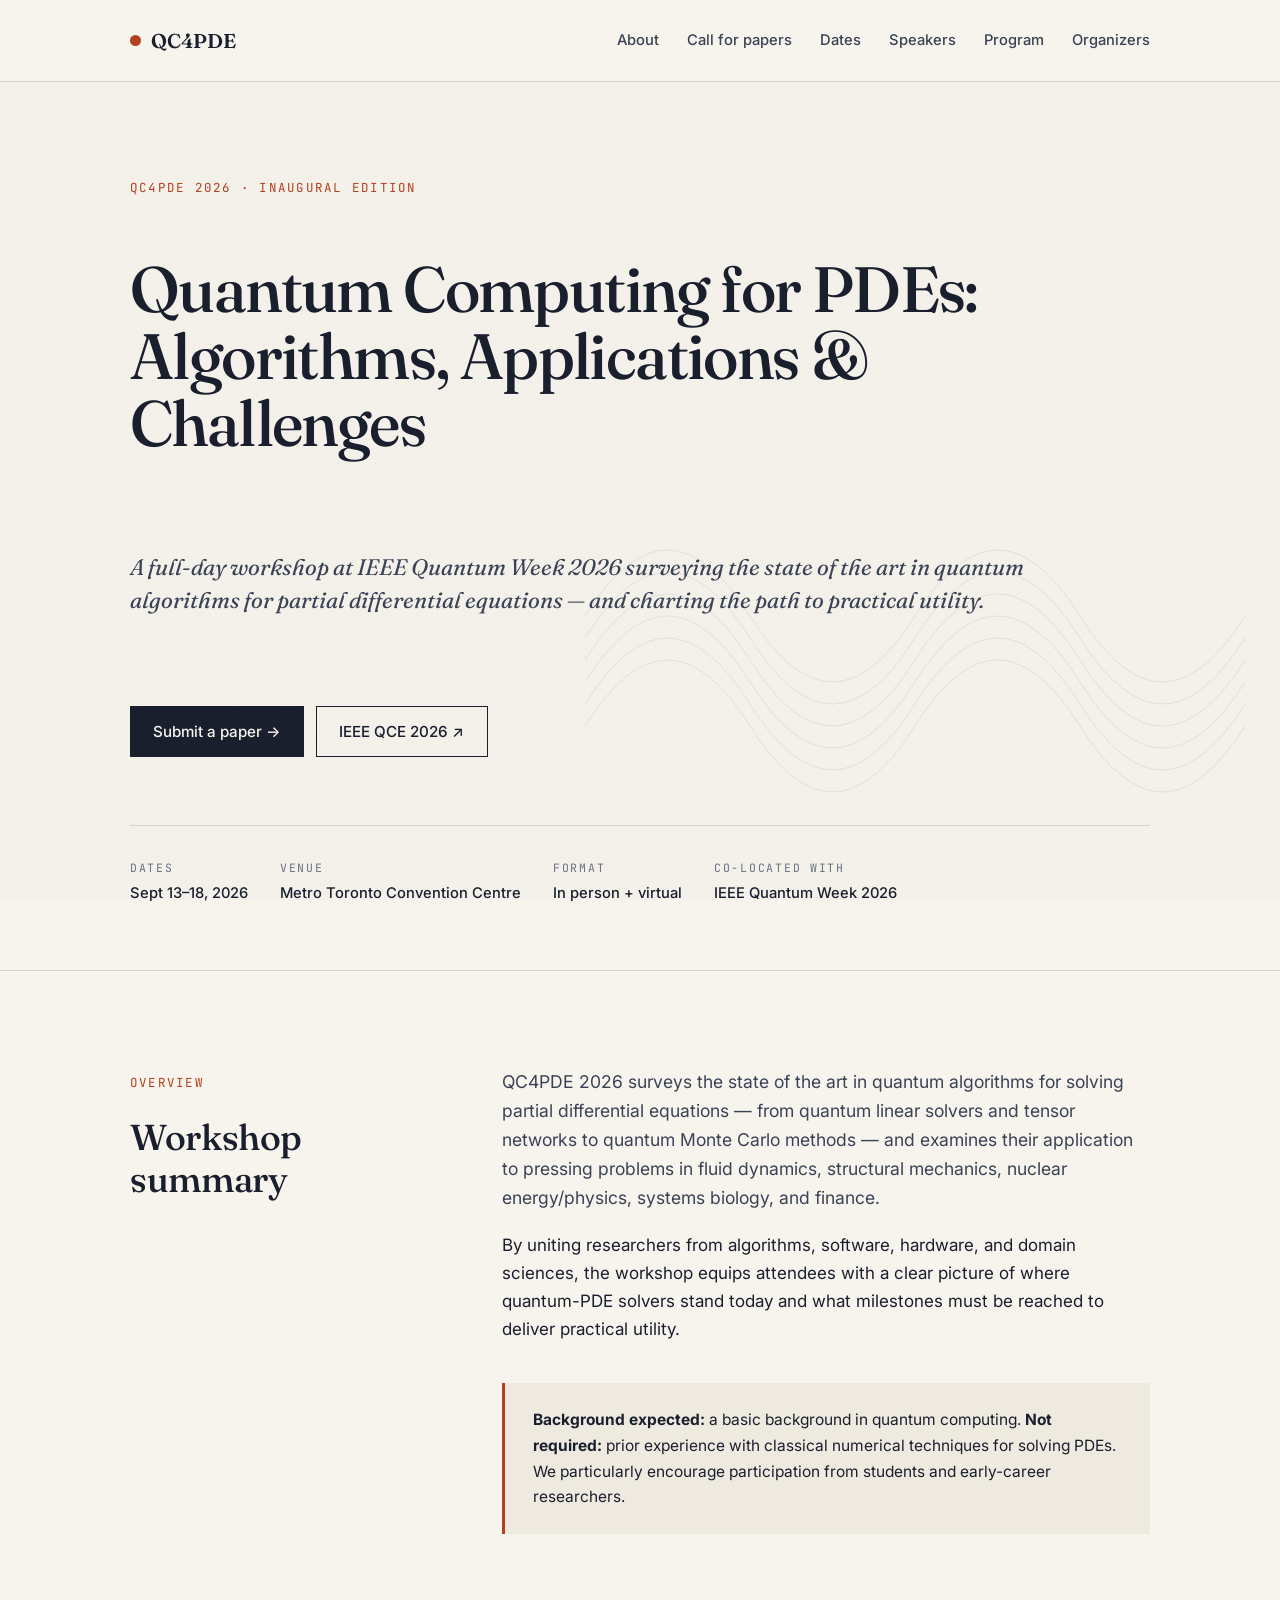
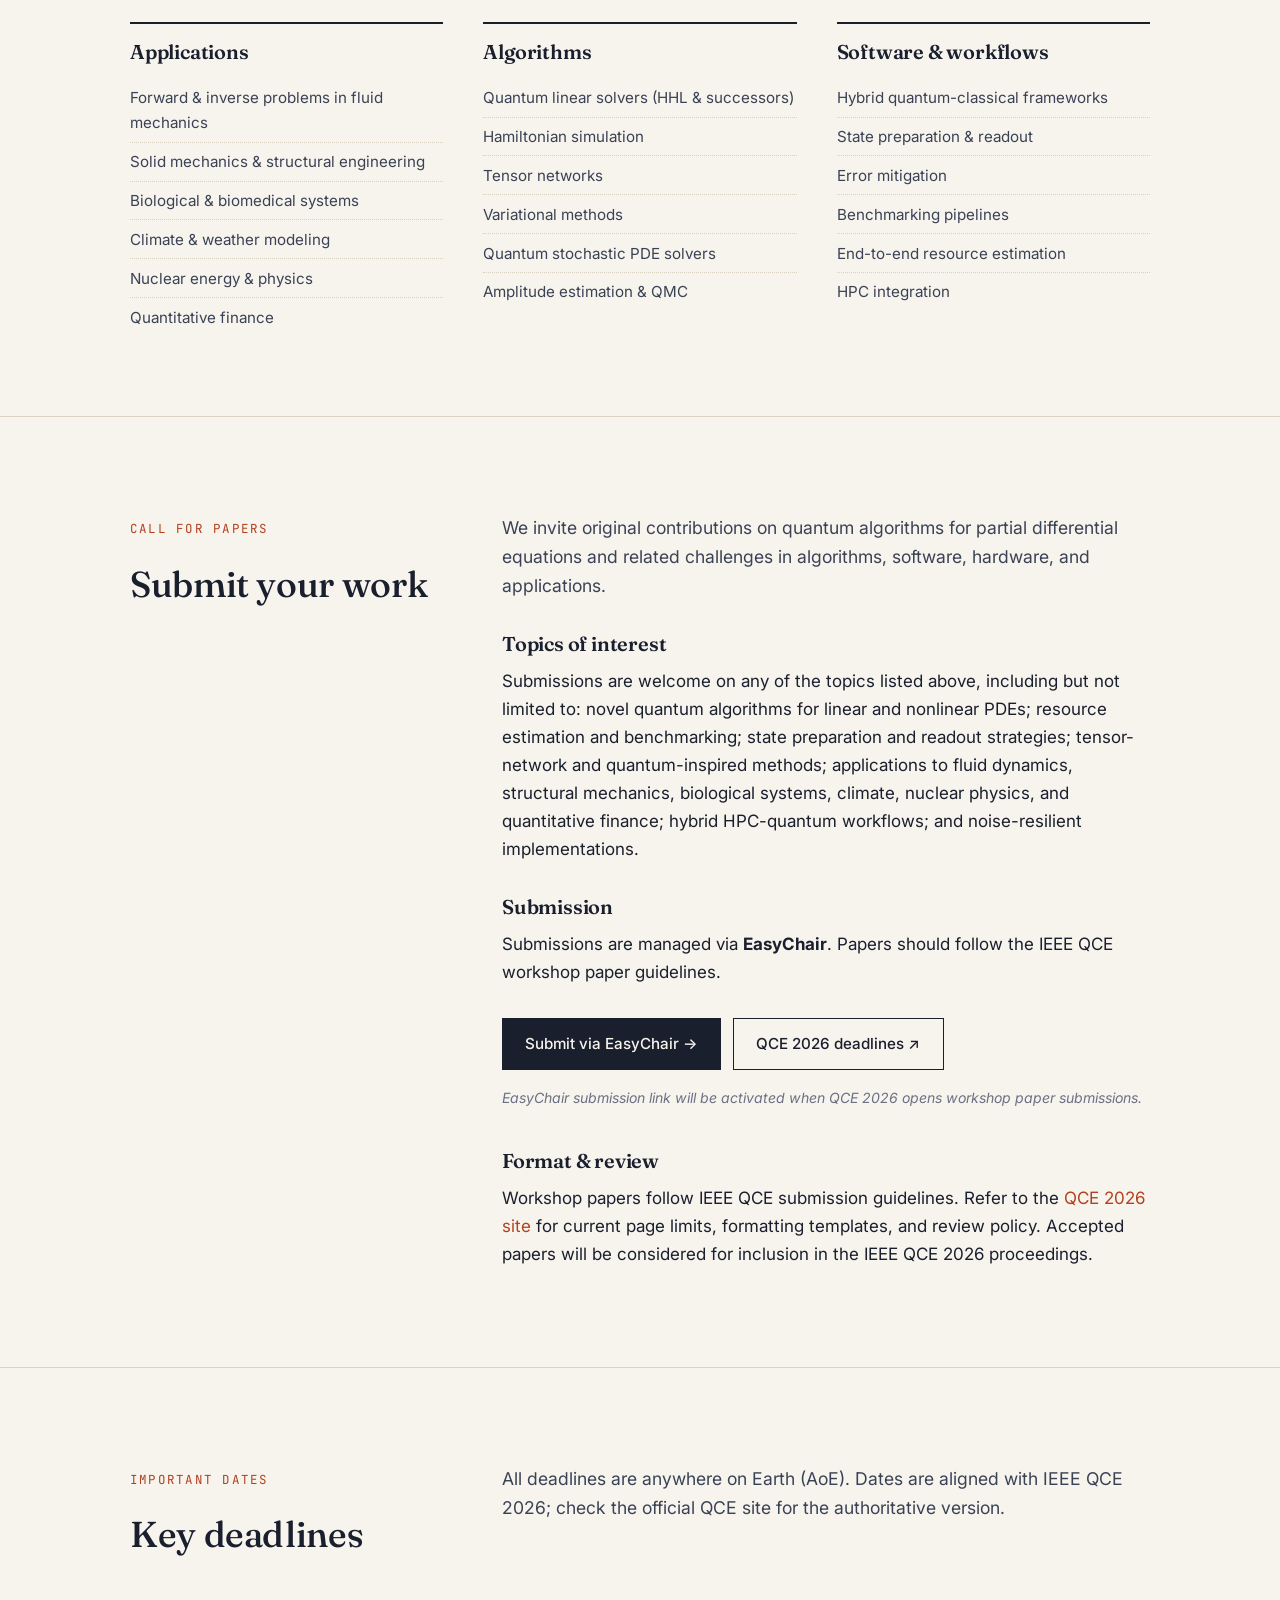
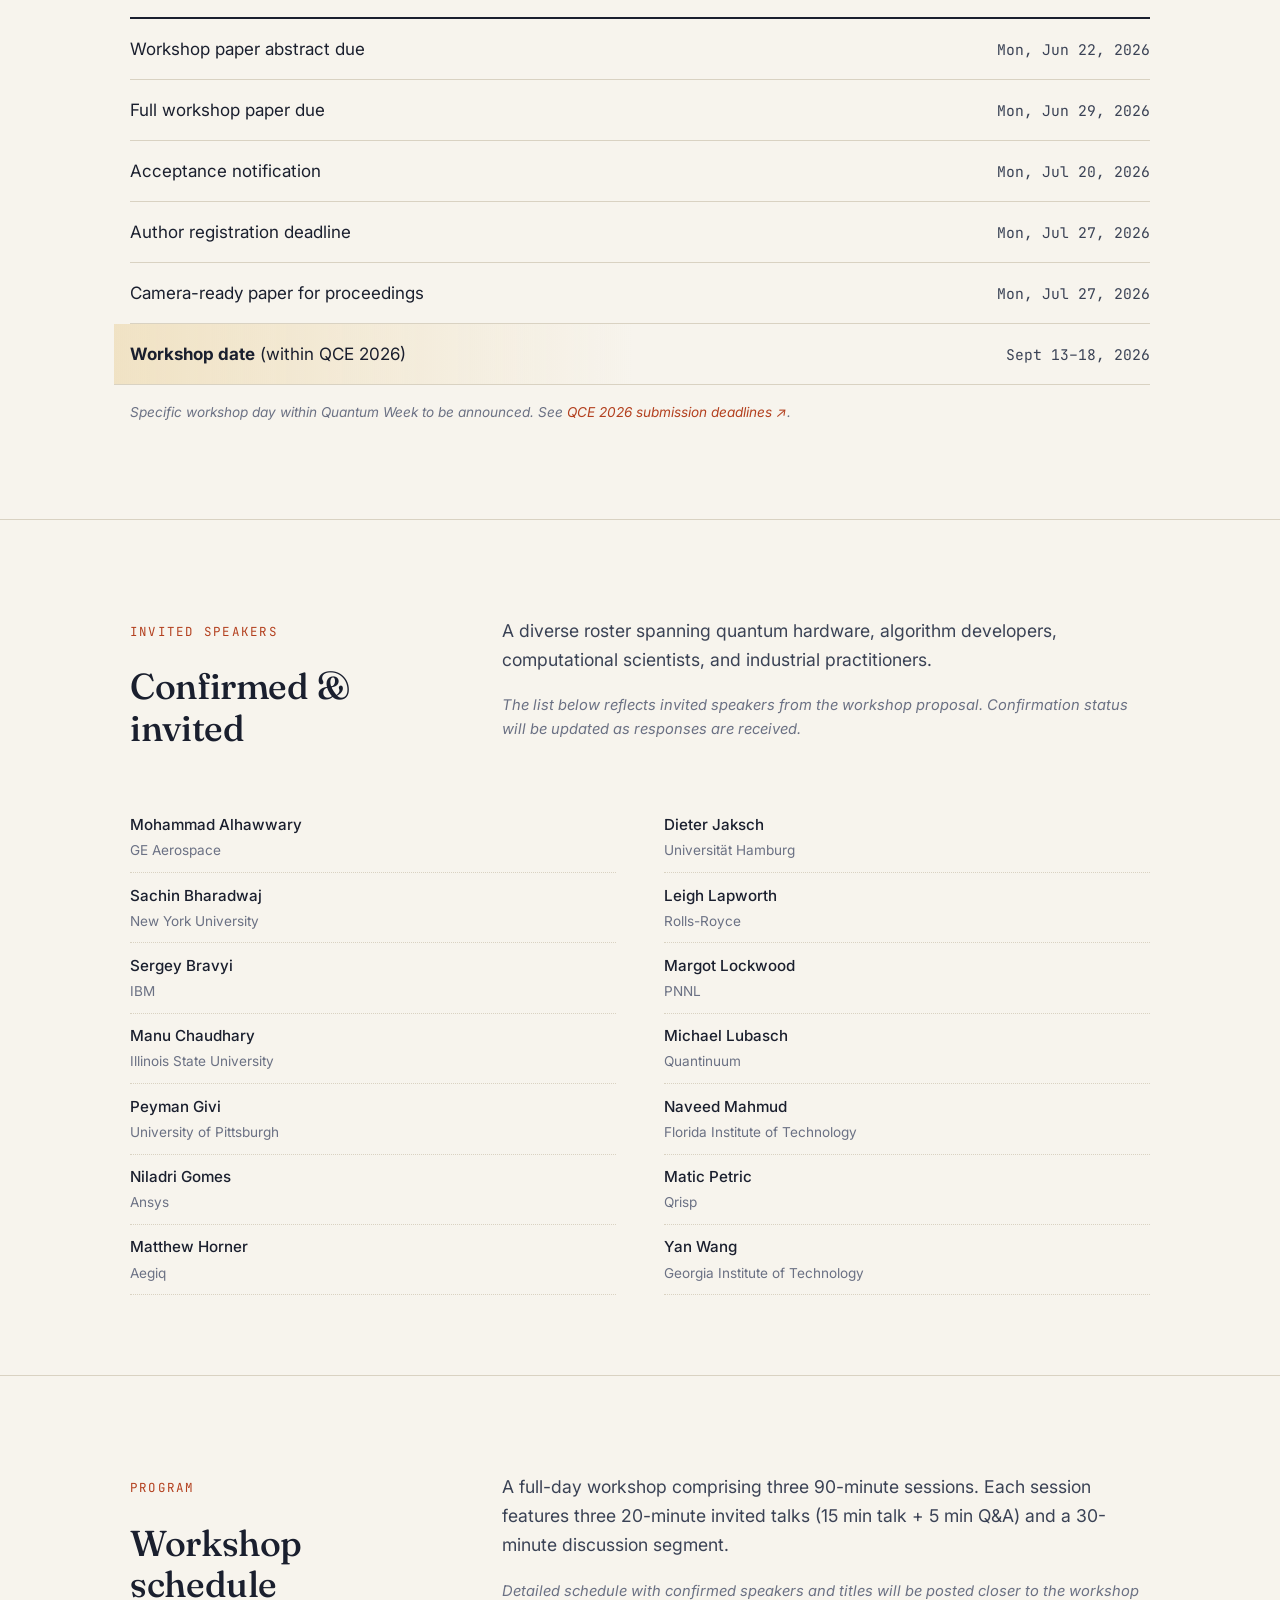
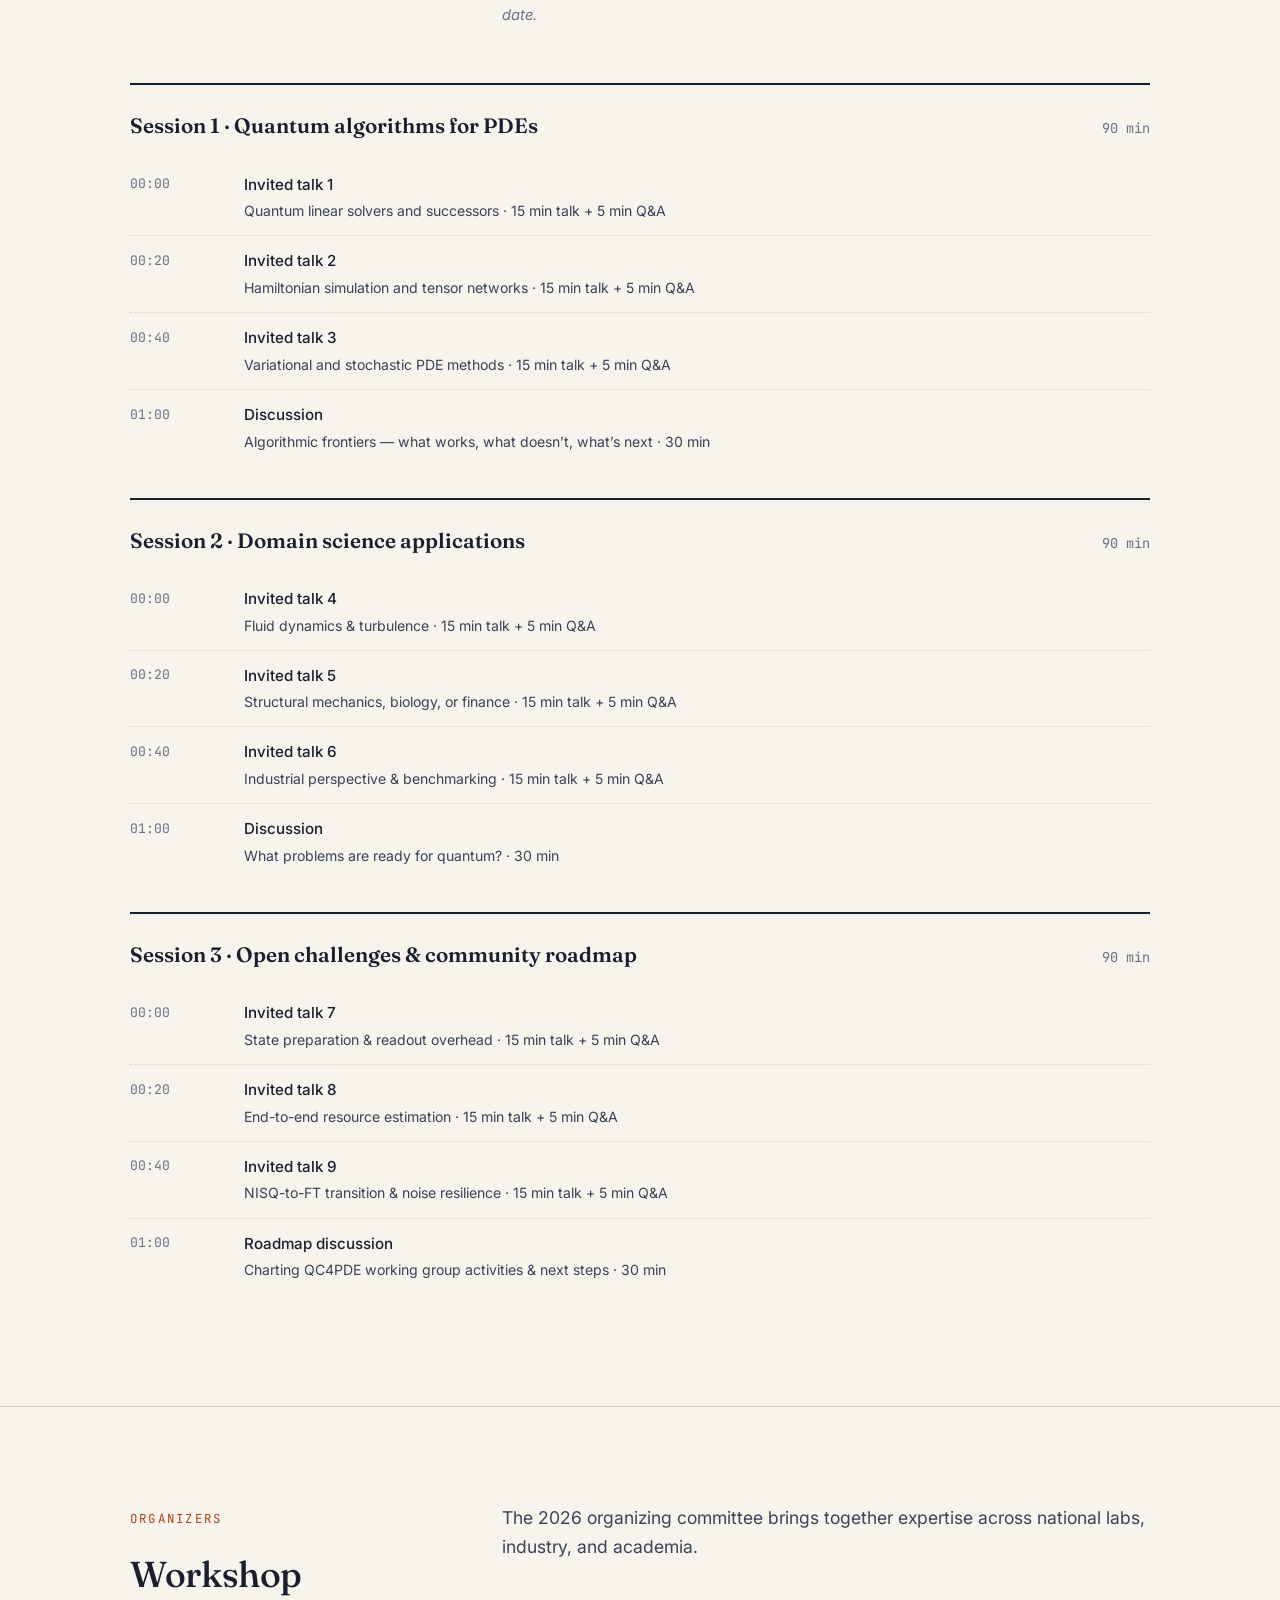
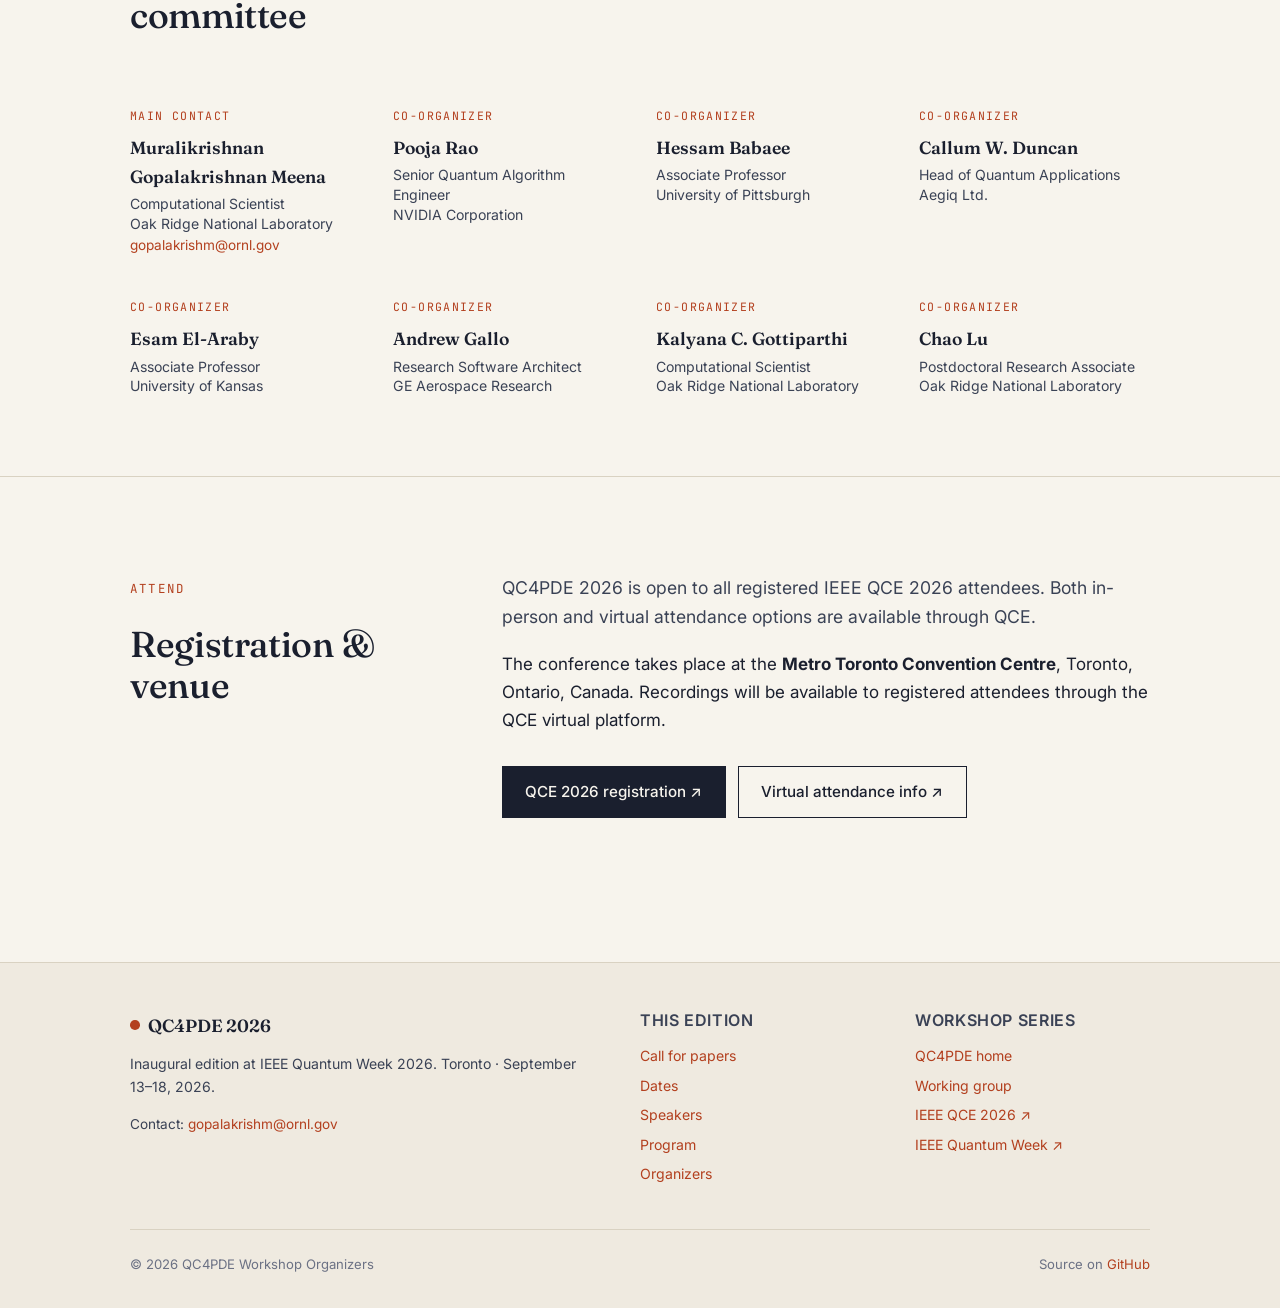
==== 2026/index.html @ bba29fe4 "Initial site" ====
<!DOCTYPE html>
<html lang="en">
<head>
<meta charset="UTF-8">
<meta name="viewport" content="width=device-width, initial-scale=1.0">
<title>QC4PDE 2026 — IEEE QCE 2026, Toronto</title>
<meta name="description" content="QC4PDE 2026: Quantum Computing for PDEs workshop at IEEE Quantum Week 2026, Toronto, September 13-18, 2026.">
<link rel="stylesheet" href="../assets/css/style.css">
</head>
<body>

<header class="site-header">
  <div class="wrap">
    <a href="../index.html" class="brand"><span class="brand-mark"></span>QC4PDE</a>
    <nav class="primary">
      <a href="#about">About</a>
      <a href="#cfp">Call for papers</a>
      <a href="#dates">Dates</a>
      <a href="#speakers">Speakers</a>
      <a href="#program">Program</a>
      <a href="#organizers">Organizers</a>
    </nav>
  </div>
</header>

<main>

<section class="hero">
  <div class="wrap">
    <span class="eyebrow">QC4PDE 2026 · Inaugural Edition</span>
    <h1>Quantum Computing for PDEs:<br>Algorithms, Applications &amp; Challenges</h1>
    <p class="hero-deck">
      A full-day workshop at IEEE Quantum Week 2026 surveying the state of the art in quantum algorithms for partial differential equations — and charting the path to practical utility.
    </p>
    <div class="cta-row">
      <a class="btn" href="#cfp">Submit a paper →</a>
      <a class="btn btn-outline" href="https://qce.quantum.ieee.org/2026/" rel="noopener">IEEE QCE 2026 ↗</a>
    </div>
    <div class="hero-meta">
      <div>
        <span class="label">Dates</span>
        <span class="value">Sept 13–18, 2026</span>
      </div>
      <div>
        <span class="label">Venue</span>
        <span class="value">Metro Toronto Convention Centre</span>
      </div>
      <div>
        <span class="label">Format</span>
        <span class="value">In person + virtual</span>
      </div>
      <div>
        <span class="label">Co-located with</span>
        <span class="value">IEEE Quantum Week 2026</span>
      </div>
    </div>

    <svg class="hero-wave" viewBox="0 0 600 400" xmlns="http://www.w3.org/2000/svg" aria-hidden="true">
      <g fill="none" stroke="#1a1f2e" stroke-width="0.6">
        <path d="M0 200 Q 75 80, 150 200 T 300 200 T 450 200 T 600 200" />
        <path d="M0 220 Q 75 100, 150 220 T 300 220 T 450 220 T 600 220" />
        <path d="M0 240 Q 75 120, 150 240 T 300 240 T 450 240 T 600 240" />
        <path d="M0 260 Q 75 140, 150 260 T 300 260 T 450 260 T 600 260" />
        <path d="M0 280 Q 75 160, 150 280 T 300 280 T 450 280 T 600 280" />
        <path d="M0 300 Q 75 180, 150 300 T 300 300 T 450 300 T 600 300" />
      </g>
    </svg>
  </div>
</section>

<section id="about">
  <div class="wrap">
    <div class="two-col">
      <div><span class="eyebrow">Overview</span><h2>Workshop summary</h2></div>
      <div>
        <p class="lead">
          QC4PDE 2026 surveys the state of the art in quantum algorithms for solving partial differential equations — from quantum linear solvers and tensor networks to quantum Monte Carlo methods — and examines their application to pressing problems in fluid dynamics, structural mechanics, nuclear energy/physics, systems biology, and finance.
        </p>
        <p>
          By uniting researchers from algorithms, software, hardware, and domain sciences, the workshop equips attendees with a clear picture of where quantum-PDE solvers stand today and what milestones must be reached to deliver practical utility.
        </p>

        <div class="callout">
          <p><strong>Background expected:</strong> a basic background in quantum computing. <strong>Not required:</strong> prior experience with classical numerical techniques for solving PDEs. We particularly encourage participation from students and early-career researchers.</p>
        </div>
      </div>
    </div>

    <div class="topic-grid">
      <div class="topic">
        <h3>Applications</h3>
        <ul>
          <li>Forward &amp; inverse problems in fluid mechanics</li>
          <li>Solid mechanics &amp; structural engineering</li>
          <li>Biological &amp; biomedical systems</li>
          <li>Climate &amp; weather modeling</li>
          <li>Nuclear energy &amp; physics</li>
          <li>Quantitative finance</li>
        </ul>
      </div>
      <div class="topic">
        <h3>Algorithms</h3>
        <ul>
          <li>Quantum linear solvers (HHL &amp; successors)</li>
          <li>Hamiltonian simulation</li>
          <li>Tensor networks</li>
          <li>Variational methods</li>
          <li>Quantum stochastic PDE solvers</li>
          <li>Amplitude estimation &amp; QMC</li>
        </ul>
      </div>
      <div class="topic">
        <h3>Software &amp; workflows</h3>
        <ul>
          <li>Hybrid quantum-classical frameworks</li>
          <li>State preparation &amp; readout</li>
          <li>Error mitigation</li>
          <li>Benchmarking pipelines</li>
          <li>End-to-end resource estimation</li>
          <li>HPC integration</li>
        </ul>
      </div>
    </div>
  </div>
</section>

<section id="cfp">
  <div class="wrap">
    <div class="two-col">
      <div><span class="eyebrow">Call for papers</span><h2>Submit your work</h2></div>
      <div>
        <p class="lead">We invite original contributions on quantum algorithms for partial differential equations and related challenges in algorithms, software, hardware, and applications.</p>

        <h3 style="margin-top:2rem;">Topics of interest</h3>
        <p>Submissions are welcome on any of the topics listed above, including but not limited to: novel quantum algorithms for linear and nonlinear PDEs; resource estimation and benchmarking; state preparation and readout strategies; tensor-network and quantum-inspired methods; applications to fluid dynamics, structural mechanics, biological systems, climate, nuclear physics, and quantitative finance; hybrid HPC-quantum workflows; and noise-resilient implementations.</p>

        <h3 style="margin-top:2rem;">Submission</h3>
        <p>
          Submissions are managed via <strong>EasyChair</strong>. Papers should follow the IEEE QCE workshop paper guidelines.
        </p>
        <div class="cta-row">
          <a class="btn" href="#" id="easychair-link">Submit via EasyChair →</a>
          <a class="btn btn-outline" href="https://qce.quantum.ieee.org/2026/submission-deadlines/" rel="noopener">QCE 2026 deadlines ↗</a>
        </div>
        <p style="font-size:0.88rem; color:var(--ink-mute); margin-top:1rem;"><em>EasyChair submission link will be activated when QCE 2026 opens workshop paper submissions.</em></p>

        <h3 style="margin-top:2.5rem;">Format &amp; review</h3>
        <p>Workshop papers follow IEEE QCE submission guidelines. Refer to the <a href="https://qce.quantum.ieee.org/2026/" rel="noopener">QCE 2026 site</a> for current page limits, formatting templates, and review policy. Accepted papers will be considered for inclusion in the IEEE QCE 2026 proceedings.</p>
      </div>
    </div>
  </div>
</section>

<section id="dates">
  <div class="wrap">
    <div class="two-col">
      <div><span class="eyebrow">Important dates</span><h2>Key deadlines</h2></div>
      <div>
        <p class="lead">All deadlines are anywhere on Earth (AoE). Dates are aligned with IEEE QCE 2026; check the official QCE site for the authoritative version.</p>
      </div>
    </div>

    <div class="dates">
      <div class="row">
        <span class="label">Workshop paper abstract due</span>
        <span class="date">Mon, Jun 22, 2026</span>
      </div>
      <div class="row">
        <span class="label">Full workshop paper due</span>
        <span class="date">Mon, Jun 29, 2026</span>
      </div>
      <div class="row">
        <span class="label">Acceptance notification</span>
        <span class="date">Mon, Jul 20, 2026</span>
      </div>
      <div class="row">
        <span class="label">Author registration deadline</span>
        <span class="date">Mon, Jul 27, 2026</span>
      </div>
      <div class="row">
        <span class="label">Camera-ready paper for proceedings</span>
        <span class="date">Mon, Jul 27, 2026</span>
      </div>
      <div class="row upcoming">
        <span class="label"><strong>Workshop date</strong> (within QCE 2026)</span>
        <span class="date">Sept 13–18, 2026</span>
      </div>
    </div>
    <p class="tz-note">Specific workshop day within Quantum Week to be announced. See <a href="https://qce.quantum.ieee.org/2026/submission-deadlines/" rel="noopener">QCE 2026 submission deadlines ↗</a>.</p>
  </div>
</section>

<section id="speakers">
  <div class="wrap">
    <div class="two-col">
      <div><span class="eyebrow">Invited speakers</span><h2>Confirmed &amp; invited</h2></div>
      <div>
        <p class="lead">A diverse roster spanning quantum hardware, algorithm developers, computational scientists, and industrial practitioners.</p>
        <p style="font-size:0.92rem; color:var(--ink-mute);"><em>The list below reflects invited speakers from the workshop proposal. Confirmation status will be updated as responses are received.</em></p>
      </div>
    </div>

    <ul class="speaker-list">
      <li><span class="sp-name">Mohammad Alhawwary</span><br><span class="sp-affil">GE Aerospace</span></li>
      <li><span class="sp-name">Sachin Bharadwaj</span><br><span class="sp-affil">New York University</span></li>
      <li><span class="sp-name">Sergey Bravyi</span><br><span class="sp-affil">IBM</span></li>
      <li><span class="sp-name">Manu Chaudhary</span><br><span class="sp-affil">Illinois State University</span></li>
      <li><span class="sp-name">Peyman Givi</span><br><span class="sp-affil">University of Pittsburgh</span></li>
      <li><span class="sp-name">Niladri Gomes</span><br><span class="sp-affil">Ansys</span></li>
      <li><span class="sp-name">Matthew Horner</span><br><span class="sp-affil">Aegiq</span></li>
      <li><span class="sp-name">Dieter Jaksch</span><br><span class="sp-affil">Universität Hamburg</span></li>
      <li><span class="sp-name">Leigh Lapworth</span><br><span class="sp-affil">Rolls-Royce</span></li>
      <li><span class="sp-name">Margot Lockwood</span><br><span class="sp-affil">PNNL</span></li>
      <li><span class="sp-name">Michael Lubasch</span><br><span class="sp-affil">Quantinuum</span></li>
      <li><span class="sp-name">Naveed Mahmud</span><br><span class="sp-affil">Florida Institute of Technology</span></li>
      <li><span class="sp-name">Matic Petric</span><br><span class="sp-affil">Qrisp</span></li>
      <li><span class="sp-name">Yan Wang</span><br><span class="sp-affil">Georgia Institute of Technology</span></li>
    </ul>
  </div>
</section>

<section id="program">
  <div class="wrap">
    <div class="two-col">
      <div><span class="eyebrow">Program</span><h2>Workshop schedule</h2></div>
      <div>
        <p class="lead">A full-day workshop comprising three 90-minute sessions. Each session features three 20-minute invited talks (15 min talk + 5 min Q&amp;A) and a 30-minute discussion segment.</p>
        <p style="font-size:0.92rem; color:var(--ink-mute);"><em>Detailed schedule with confirmed speakers and titles will be posted closer to the workshop date.</em></p>
      </div>
    </div>

    <div class="program">
      <div class="session">
        <div class="session-head">
          <span class="session-title">Session 1 · Quantum algorithms for PDEs</span>
          <span class="session-time">90 min</span>
        </div>
        <div class="slot"><span class="t">00:00</span><span class="desc"><strong>Invited talk 1</strong><em>Quantum linear solvers and successors · 15 min talk + 5 min Q&amp;A</em></span></div>
        <div class="slot"><span class="t">00:20</span><span class="desc"><strong>Invited talk 2</strong><em>Hamiltonian simulation and tensor networks · 15 min talk + 5 min Q&amp;A</em></span></div>
        <div class="slot"><span class="t">00:40</span><span class="desc"><strong>Invited talk 3</strong><em>Variational and stochastic PDE methods · 15 min talk + 5 min Q&amp;A</em></span></div>
        <div class="slot"><span class="t">01:00</span><span class="desc"><strong>Discussion</strong><em>Algorithmic frontiers — what works, what doesn&rsquo;t, what&rsquo;s next · 30 min</em></span></div>
      </div>

      <div class="session">
        <div class="session-head">
          <span class="session-title">Session 2 · Domain science applications</span>
          <span class="session-time">90 min</span>
        </div>
        <div class="slot"><span class="t">00:00</span><span class="desc"><strong>Invited talk 4</strong><em>Fluid dynamics &amp; turbulence · 15 min talk + 5 min Q&amp;A</em></span></div>
        <div class="slot"><span class="t">00:20</span><span class="desc"><strong>Invited talk 5</strong><em>Structural mechanics, biology, or finance · 15 min talk + 5 min Q&amp;A</em></span></div>
        <div class="slot"><span class="t">00:40</span><span class="desc"><strong>Invited talk 6</strong><em>Industrial perspective &amp; benchmarking · 15 min talk + 5 min Q&amp;A</em></span></div>
        <div class="slot"><span class="t">01:00</span><span class="desc"><strong>Discussion</strong><em>What problems are ready for quantum? · 30 min</em></span></div>
      </div>

      <div class="session">
        <div class="session-head">
          <span class="session-title">Session 3 · Open challenges &amp; community roadmap</span>
          <span class="session-time">90 min</span>
        </div>
        <div class="slot"><span class="t">00:00</span><span class="desc"><strong>Invited talk 7</strong><em>State preparation &amp; readout overhead · 15 min talk + 5 min Q&amp;A</em></span></div>
        <div class="slot"><span class="t">00:20</span><span class="desc"><strong>Invited talk 8</strong><em>End-to-end resource estimation · 15 min talk + 5 min Q&amp;A</em></span></div>
        <div class="slot"><span class="t">00:40</span><span class="desc"><strong>Invited talk 9</strong><em>NISQ-to-FT transition &amp; noise resilience · 15 min talk + 5 min Q&amp;A</em></span></div>
        <div class="slot"><span class="t">01:00</span><span class="desc"><strong>Roadmap discussion</strong><em>Charting QC4PDE working group activities &amp; next steps · 30 min</em></span></div>
      </div>
    </div>
  </div>
</section>

<section id="organizers">
  <div class="wrap">
    <div class="two-col">
      <div><span class="eyebrow">Organizers</span><h2>Workshop committee</h2></div>
      <div>
        <p class="lead">The 2026 organizing committee brings together expertise across national labs, industry, and academia.</p>
      </div>
    </div>

    <div class="people">
      <div class="person">
        <div class="role">Main contact</div>
        <div class="name">Muralikrishnan Gopalakrishnan Meena</div>
        <div class="affil">Computational Scientist<br>Oak Ridge National Laboratory</div>
        <a href="mailto:gopalakrishm@ornl.gov">gopalakrishm@ornl.gov</a>
      </div>
      <div class="person">
        <div class="role">Co-organizer</div>
        <div class="name">Pooja Rao</div>
        <div class="affil">Senior Quantum Algorithm Engineer<br>NVIDIA Corporation</div>
      </div>
      <div class="person">
        <div class="role">Co-organizer</div>
        <div class="name">Hessam Babaee</div>
        <div class="affil">Associate Professor<br>University of Pittsburgh</div>
      </div>
      <div class="person">
        <div class="role">Co-organizer</div>
        <div class="name">Callum W. Duncan</div>
        <div class="affil">Head of Quantum Applications<br>Aegiq Ltd.</div>
      </div>
      <div class="person">
        <div class="role">Co-organizer</div>
        <div class="name">Esam El-Araby</div>
        <div class="affil">Associate Professor<br>University of Kansas</div>
      </div>
      <div class="person">
        <div class="role">Co-organizer</div>
        <div class="name">Andrew Gallo</div>
        <div class="affil">Research Software Architect<br>GE Aerospace Research</div>
      </div>
      <div class="person">
        <div class="role">Co-organizer</div>
        <div class="name">Kalyana C. Gottiparthi</div>
        <div class="affil">Computational Scientist<br>Oak Ridge National Laboratory</div>
      </div>
      <div class="person">
        <div class="role">Co-organizer</div>
        <div class="name">Chao Lu</div>
        <div class="affil">Postdoctoral Research Associate<br>Oak Ridge National Laboratory</div>
      </div>
    </div>
  </div>
</section>

<section id="register">
  <div class="wrap">
    <div class="two-col">
      <div><span class="eyebrow">Attend</span><h2>Registration &amp; venue</h2></div>
      <div>
        <p class="lead">QC4PDE 2026 is open to all registered IEEE QCE 2026 attendees. Both in-person and virtual attendance options are available through QCE.</p>
        <p>The conference takes place at the <strong>Metro Toronto Convention Centre</strong>, Toronto, Ontario, Canada. Recordings will be available to registered attendees through the QCE virtual platform.</p>
        <div class="cta-row">
          <a class="btn" href="https://qce.quantum.ieee.org/2026/" rel="noopener">QCE 2026 registration ↗</a>
          <a class="btn btn-outline" href="https://qce.quantum.ieee.org/2026/attend/in-person-event-with-virtual-component/" rel="noopener">Virtual attendance info ↗</a>
        </div>
      </div>
    </div>
  </div>
</section>

</main>

<footer class="site-footer">
  <div class="wrap">
    <div class="foot-grid">
      <div>
        <div class="brand" style="font-size:1.1rem;"><span class="brand-mark"></span>QC4PDE 2026</div>
        <p style="margin-top:0.75rem; max-width:32em;">Inaugural edition at IEEE Quantum Week 2026. Toronto · September 13–18, 2026.</p>
        <p style="font-size:0.85rem;">Contact: <a href="mailto:gopalakrishm@ornl.gov">gopalakrishm@ornl.gov</a></p>
      </div>
      <div>
        <h4>This edition</h4>
        <ul>
          <li><a href="#cfp">Call for papers</a></li>
          <li><a href="#dates">Dates</a></li>
          <li><a href="#speakers">Speakers</a></li>
          <li><a href="#program">Program</a></li>
          <li><a href="#organizers">Organizers</a></li>
        </ul>
      </div>
      <div>
        <h4>Workshop series</h4>
        <ul>
          <li><a href="../index.html">QC4PDE home</a></li>
          <li><a href="../index.html#community">Working group</a></li>
          <li><a href="https://qce.quantum.ieee.org/2026/" rel="noopener">IEEE QCE 2026 ↗</a></li>
          <li><a href="https://qce.quantum.ieee.org/" rel="noopener">IEEE Quantum Week ↗</a></li>
        </ul>
      </div>
    </div>
    <div class="copyright">
      <span>© 2026 QC4PDE Workshop Organizers</span>
      <span>Source on <a href="https://github.com/qc4pde/qc4pde.github.io">GitHub</a></span>
    </div>
  </div>
</footer>

</body>
</html>
---- assets/css/style.css ----
/* ============================================================
   QC4PDE — Quantum Computing for PDEs Workshop
   Stylesheet
   Aesthetic: editorial-academic, restrained, with scientific
   texture. Dark ink on warm paper, with a single accent.
   ============================================================ */

/* ---------- Fonts ---------- */
@import url('https://fonts.googleapis.com/css2?family=Fraunces:opsz,wght@9..144,400;9..144,500;9..144,600;9..144,700&family=Inter:wght@400;500;600&family=JetBrains+Mono:wght@400;500&display=swap');

/* ---------- Tokens ---------- */
:root {
  --paper: #f7f4ed;
  --paper-deep: #efeae0;
  --ink: #1a1f2e;
  --ink-soft: #3a4255;
  --ink-mute: #6b7184;
  --rule: #d9d2c2;
  --accent: #b3401f;        /* warm rust — distinct from "quantum purple" */
  --accent-soft: #d97550;
  --highlight: #f0e2c4;     /* used for subtle background blocks */
  --max: 1100px;
  --gutter: clamp(1rem, 4vw, 2.5rem);
}

* { box-sizing: border-box; }

html { scroll-behavior: smooth; }

body {
  margin: 0;
  background: var(--paper);
  color: var(--ink);
  font-family: 'Inter', -apple-system, system-ui, sans-serif;
  font-size: 17px;
  line-height: 1.65;
  -webkit-font-smoothing: antialiased;
  text-rendering: optimizeLegibility;
}

/* Subtle paper texture using SVG noise */
body::before {
  content: '';
  position: fixed;
  inset: 0;
  pointer-events: none;
  background-image: url("data:image/svg+xml;utf8,<svg xmlns='http://www.w3.org/2000/svg' width='200' height='200'><filter id='n'><feTurbulence type='fractalNoise' baseFrequency='0.85' numOctaves='2'/><feColorMatrix values='0 0 0 0 0 0 0 0 0 0 0 0 0 0 0 0 0 0 0.04 0'/></filter><rect width='100%' height='100%' filter='url(%23n)'/></svg>");
  opacity: 0.6;
  z-index: 0;
  mix-blend-mode: multiply;
}

main, header, footer, nav { position: relative; z-index: 1; }

/* ---------- Typography ---------- */
h1, h2, h3, h4 {
  font-family: 'Fraunces', Georgia, serif;
  font-weight: 600;
  letter-spacing: -0.01em;
  line-height: 1.15;
  margin: 0 0 0.6em;
  color: var(--ink);
}

h1 {
  font-size: clamp(2.4rem, 5.5vw, 4rem);
  font-weight: 500;
  letter-spacing: -0.025em;
  line-height: 1.05;
}

h2 {
  font-size: clamp(1.6rem, 3vw, 2.25rem);
  font-weight: 500;
}

h3 {
  font-size: 1.25rem;
  font-weight: 600;
}

h4 {
  font-size: 1rem;
  font-family: 'Inter', sans-serif;
  font-weight: 600;
  letter-spacing: 0.04em;
  text-transform: uppercase;
  color: var(--ink-soft);
}

p { margin: 0 0 1.1em; }

a {
  color: var(--accent);
  text-decoration: none;
  border-bottom: 1px solid transparent;
  transition: border-color 0.15s ease, color 0.15s ease;
}

a:hover {
  color: var(--ink);
  border-bottom-color: var(--accent);
}

code, .mono {
  font-family: 'JetBrains Mono', ui-monospace, Menlo, monospace;
  font-size: 0.9em;
}

.eyebrow {
  font-family: 'JetBrains Mono', monospace;
  font-size: 0.78rem;
  text-transform: uppercase;
  letter-spacing: 0.18em;
  color: var(--accent);
  margin-bottom: 1.5rem;
  display: inline-block;
}

/* ---------- Layout ---------- */
.wrap {
  max-width: var(--max);
  margin: 0 auto;
  padding: 0 var(--gutter);
}

section {
  padding: 5rem 0;
  border-top: 1px solid var(--rule);
}

section:first-of-type { border-top: none; }

/* ---------- Header / Nav ---------- */
header.site-header {
  padding: 1.5rem 0;
  border-bottom: 1px solid var(--rule);
  background: var(--paper);
  position: sticky;
  top: 0;
  z-index: 50;
  backdrop-filter: blur(8px);
  background: rgba(247, 244, 237, 0.92);
}

header.site-header .wrap {
  display: flex;
  justify-content: space-between;
  align-items: center;
  gap: 2rem;
}

.brand {
  font-family: 'Fraunces', serif;
  font-size: 1.25rem;
  font-weight: 600;
  color: var(--ink);
  border: none;
  letter-spacing: -0.01em;
}

.brand:hover { color: var(--accent); border: none; }

.brand .brand-mark {
  display: inline-block;
  width: 0.55em;
  height: 0.55em;
  background: var(--accent);
  border-radius: 50%;
  margin-right: 0.5em;
  vertical-align: 0.1em;
}

nav.primary {
  display: flex;
  gap: 1.75rem;
  flex-wrap: wrap;
}

nav.primary a {
  color: var(--ink-soft);
  font-size: 0.92rem;
  font-weight: 500;
  border: none;
}

nav.primary a:hover { color: var(--accent); border: none; }

nav.primary a.current {
  color: var(--ink);
  border-bottom: 1.5px solid var(--accent);
  padding-bottom: 2px;
}

/* ---------- Hero ---------- */
.hero {
  padding: 6rem 0 4rem;
  position: relative;
  overflow: hidden;
  border-top: none;
}

.hero .wrap {
  display: grid;
  grid-template-columns: minmax(0, 1fr);
  gap: 2rem;
  position: relative;
}

.hero-meta {
  display: flex;
  flex-wrap: wrap;
  gap: 1.25rem 2rem;
  margin-top: 2.25rem;
  padding-top: 2rem;
  border-top: 1px solid var(--rule);
  font-size: 0.92rem;
}

.hero-meta div {
  display: flex;
  flex-direction: column;
  gap: 0.25rem;
}

.hero-meta .label {
  font-family: 'JetBrains Mono', monospace;
  font-size: 0.72rem;
  text-transform: uppercase;
  letter-spacing: 0.15em;
  color: var(--ink-mute);
}

.hero-meta .value { color: var(--ink); font-weight: 500; }

.hero-deck {
  font-family: 'Fraunces', serif;
  font-style: italic;
  font-size: clamp(1.15rem, 1.8vw, 1.4rem);
  line-height: 1.5;
  color: var(--ink-soft);
  max-width: 42em;
  margin-top: 1.5rem;
}

/* PDE wave decoration in hero */
.hero-wave {
  position: absolute;
  right: -5%;
  top: 30%;
  width: 60%;
  max-width: 700px;
  opacity: 0.12;
  pointer-events: none;
  z-index: 0;
}

/* ---------- CTA buttons ---------- */
.cta-row {
  display: flex;
  flex-wrap: wrap;
  gap: 0.75rem;
  margin-top: 2rem;
}

.btn {
  display: inline-block;
  padding: 0.75rem 1.4rem;
  font-size: 0.95rem;
  font-weight: 500;
  border: 1px solid var(--ink);
  border-radius: 0;
  background: var(--ink);
  color: var(--paper);
  cursor: pointer;
  transition: background 0.15s, color 0.15s;
}

.btn:hover {
  background: var(--accent);
  border-color: var(--accent);
  color: var(--paper);
}

.btn-outline {
  background: transparent;
  color: var(--ink);
}

.btn-outline:hover {
  background: var(--ink);
  color: var(--paper);
  border-color: var(--ink);
}

/* ---------- Topic columns ---------- */
.topic-grid {
  display: grid;
  grid-template-columns: repeat(auto-fit, minmax(260px, 1fr));
  gap: 2.5rem;
  margin-top: 3rem;
}

.topic h3 {
  border-top: 2px solid var(--ink);
  padding-top: 1rem;
  margin-bottom: 1rem;
}

.topic ul {
  list-style: none;
  padding: 0;
  margin: 0;
  font-size: 0.95rem;
  color: var(--ink-soft);
}

.topic li {
  padding: 0.4rem 0;
  border-bottom: 1px dotted var(--rule);
}

.topic li:last-child { border-bottom: none; }

/* ---------- Dates table ---------- */
.dates {
  margin-top: 2.5rem;
  border-top: 2px solid var(--ink);
}

.dates .row {
  display: grid;
  grid-template-columns: 1fr auto;
  gap: 1rem;
  padding: 1rem 0;
  border-bottom: 1px solid var(--rule);
  align-items: baseline;
}

.dates .row.upcoming { background: linear-gradient(90deg, var(--highlight) 0%, transparent 50%); padding-left: 1rem; margin-left: -1rem; }

.dates .label { color: var(--ink); }
.dates .date { font-family: 'JetBrains Mono', monospace; font-size: 0.92rem; color: var(--ink-soft); white-space: nowrap; }
.dates .row.passed .label,
.dates .row.passed .date { color: var(--ink-mute); text-decoration: line-through; text-decoration-thickness: 1px; }

.tz-note {
  font-size: 0.85rem;
  color: var(--ink-mute);
  margin-top: 1rem;
  font-style: italic;
}

/* ---------- People grid (organizers, speakers) ---------- */
.people {
  display: grid;
  grid-template-columns: repeat(auto-fill, minmax(220px, 1fr));
  gap: 2.5rem 2rem;
  margin-top: 3rem;
}

.person {
  display: flex;
  flex-direction: column;
}

.person .name {
  font-family: 'Fraunces', serif;
  font-size: 1.1rem;
  font-weight: 600;
  margin-bottom: 0.2rem;
  color: var(--ink);
}

.person .affil {
  font-size: 0.88rem;
  color: var(--ink-soft);
  line-height: 1.4;
}

.person .role {
  font-family: 'JetBrains Mono', monospace;
  font-size: 0.72rem;
  text-transform: uppercase;
  letter-spacing: 0.12em;
  color: var(--accent);
  margin-bottom: 0.5rem;
}

.person a { font-size: 0.85rem; }

/* ---------- Speaker list (compact) ---------- */
.speaker-list {
  list-style: none;
  padding: 0;
  margin: 2rem 0 0;
  columns: 2;
  column-gap: 3rem;
}

.speaker-list li {
  break-inside: avoid;
  padding: 0.6rem 0;
  border-bottom: 1px dotted var(--rule);
  font-size: 0.95rem;
}

.speaker-list .sp-name { font-weight: 500; color: var(--ink); }
.speaker-list .sp-affil { color: var(--ink-mute); font-size: 0.85rem; }

@media (max-width: 600px) { .speaker-list { columns: 1; } }

/* ---------- Program / agenda ---------- */
.program {
  margin-top: 2.5rem;
}

.session {
  border-top: 2px solid var(--ink);
  padding: 1.5rem 0 2rem;
}

.session-head {
  display: flex;
  justify-content: space-between;
  align-items: baseline;
  flex-wrap: wrap;
  gap: 1rem;
  margin-bottom: 1rem;
}

.session-title {
  font-family: 'Fraunces', serif;
  font-size: 1.3rem;
  font-weight: 600;
}

.session-time {
  font-family: 'JetBrains Mono', monospace;
  font-size: 0.85rem;
  color: var(--ink-mute);
}

.slot {
  display: grid;
  grid-template-columns: 90px 1fr;
  gap: 1.5rem;
  padding: 0.75rem 0;
  border-bottom: 1px dotted var(--rule);
  font-size: 0.95rem;
}

.slot:last-child { border-bottom: none; }

.slot .t {
  font-family: 'JetBrains Mono', monospace;
  font-size: 0.82rem;
  color: var(--ink-mute);
  padding-top: 0.1rem;
}

.slot .desc strong { color: var(--ink); font-weight: 500; display: block; margin-bottom: 0.1rem; }
.slot .desc em { color: var(--ink-soft); font-style: normal; font-size: 0.88rem; }

/* ---------- Callout ---------- */
.callout {
  background: var(--paper-deep);
  border-left: 3px solid var(--accent);
  padding: 1.5rem 1.75rem;
  margin: 2.5rem 0;
  font-size: 0.97rem;
}

.callout p:last-child { margin-bottom: 0; }

/* ---------- Editions list (homepage) ---------- */
.editions {
  display: grid;
  gap: 1rem;
  margin-top: 2rem;
}

.edition {
  display: grid;
  grid-template-columns: auto 1fr auto;
  gap: 1.5rem;
  padding: 1.5rem 0;
  border-top: 1px solid var(--rule);
  align-items: baseline;
}

.edition:last-child { border-bottom: 1px solid var(--rule); }

.edition .yr {
  font-family: 'Fraunces', serif;
  font-size: 2rem;
  font-weight: 500;
  line-height: 1;
  color: var(--ink);
}

.edition .ed-meta { color: var(--ink-soft); font-size: 0.95rem; }
.edition .ed-meta strong { color: var(--ink); font-weight: 500; }

.edition .status {
  font-family: 'JetBrains Mono', monospace;
  font-size: 0.72rem;
  text-transform: uppercase;
  letter-spacing: 0.12em;
  padding: 0.25rem 0.6rem;
  border: 1px solid var(--rule);
  white-space: nowrap;
}

.edition .status.live { background: var(--accent); border-color: var(--accent); color: var(--paper); }
.edition .status.upcoming { background: transparent; color: var(--accent); border-color: var(--accent); }
.edition .status.archived { color: var(--ink-mute); }

/* ---------- Two column intro ---------- */
.two-col {
  display: grid;
  grid-template-columns: 1fr 2fr;
  gap: 3rem;
  margin-top: 1rem;
}

@media (max-width: 760px) { .two-col { grid-template-columns: 1fr; gap: 1rem; } }

/* ---------- Footer ---------- */
footer.site-footer {
  margin-top: 4rem;
  padding: 3rem 0 2rem;
  border-top: 1px solid var(--rule);
  background: var(--paper-deep);
  font-size: 0.88rem;
  color: var(--ink-soft);
}

footer .foot-grid {
  display: grid;
  grid-template-columns: 2fr 1fr 1fr;
  gap: 2.5rem;
}

@media (max-width: 700px) { footer .foot-grid { grid-template-columns: 1fr; gap: 1.5rem; } }

footer h4 {
  margin-bottom: 0.75rem;
}

footer ul {
  list-style: none;
  padding: 0;
  margin: 0;
}

footer ul li { padding: 0.2rem 0; }

footer .copyright {
  margin-top: 2.5rem;
  padding-top: 1.5rem;
  border-top: 1px solid var(--rule);
  display: flex;
  justify-content: space-between;
  flex-wrap: wrap;
  gap: 1rem;
  font-size: 0.82rem;
  color: var(--ink-mute);
}

/* ---------- Misc ---------- */
.lead {
  font-size: 1.1rem;
  color: var(--ink-soft);
  max-width: 38em;
}

hr.rule {
  border: none;
  border-top: 1px solid var(--rule);
  margin: 3rem 0;
}

/* ---------- Subtle entrance animation ---------- */
@media (prefers-reduced-motion: no-preference) {
  .hero h1, .hero .eyebrow, .hero .hero-deck, .hero .cta-row, .hero-meta {
    animation: rise 0.7s ease-out backwards;
  }
  .hero .eyebrow    { animation-delay: 0.05s; }
  .hero h1          { animation-delay: 0.15s; }
  .hero .hero-deck  { animation-delay: 0.30s; }
  .hero .cta-row    { animation-delay: 0.45s; }
  .hero-meta        { animation-delay: 0.55s; }

  @keyframes rise {
    from { opacity: 0; transform: translateY(12px); }
    to   { opacity: 1; transform: translateY(0); }
  }
}
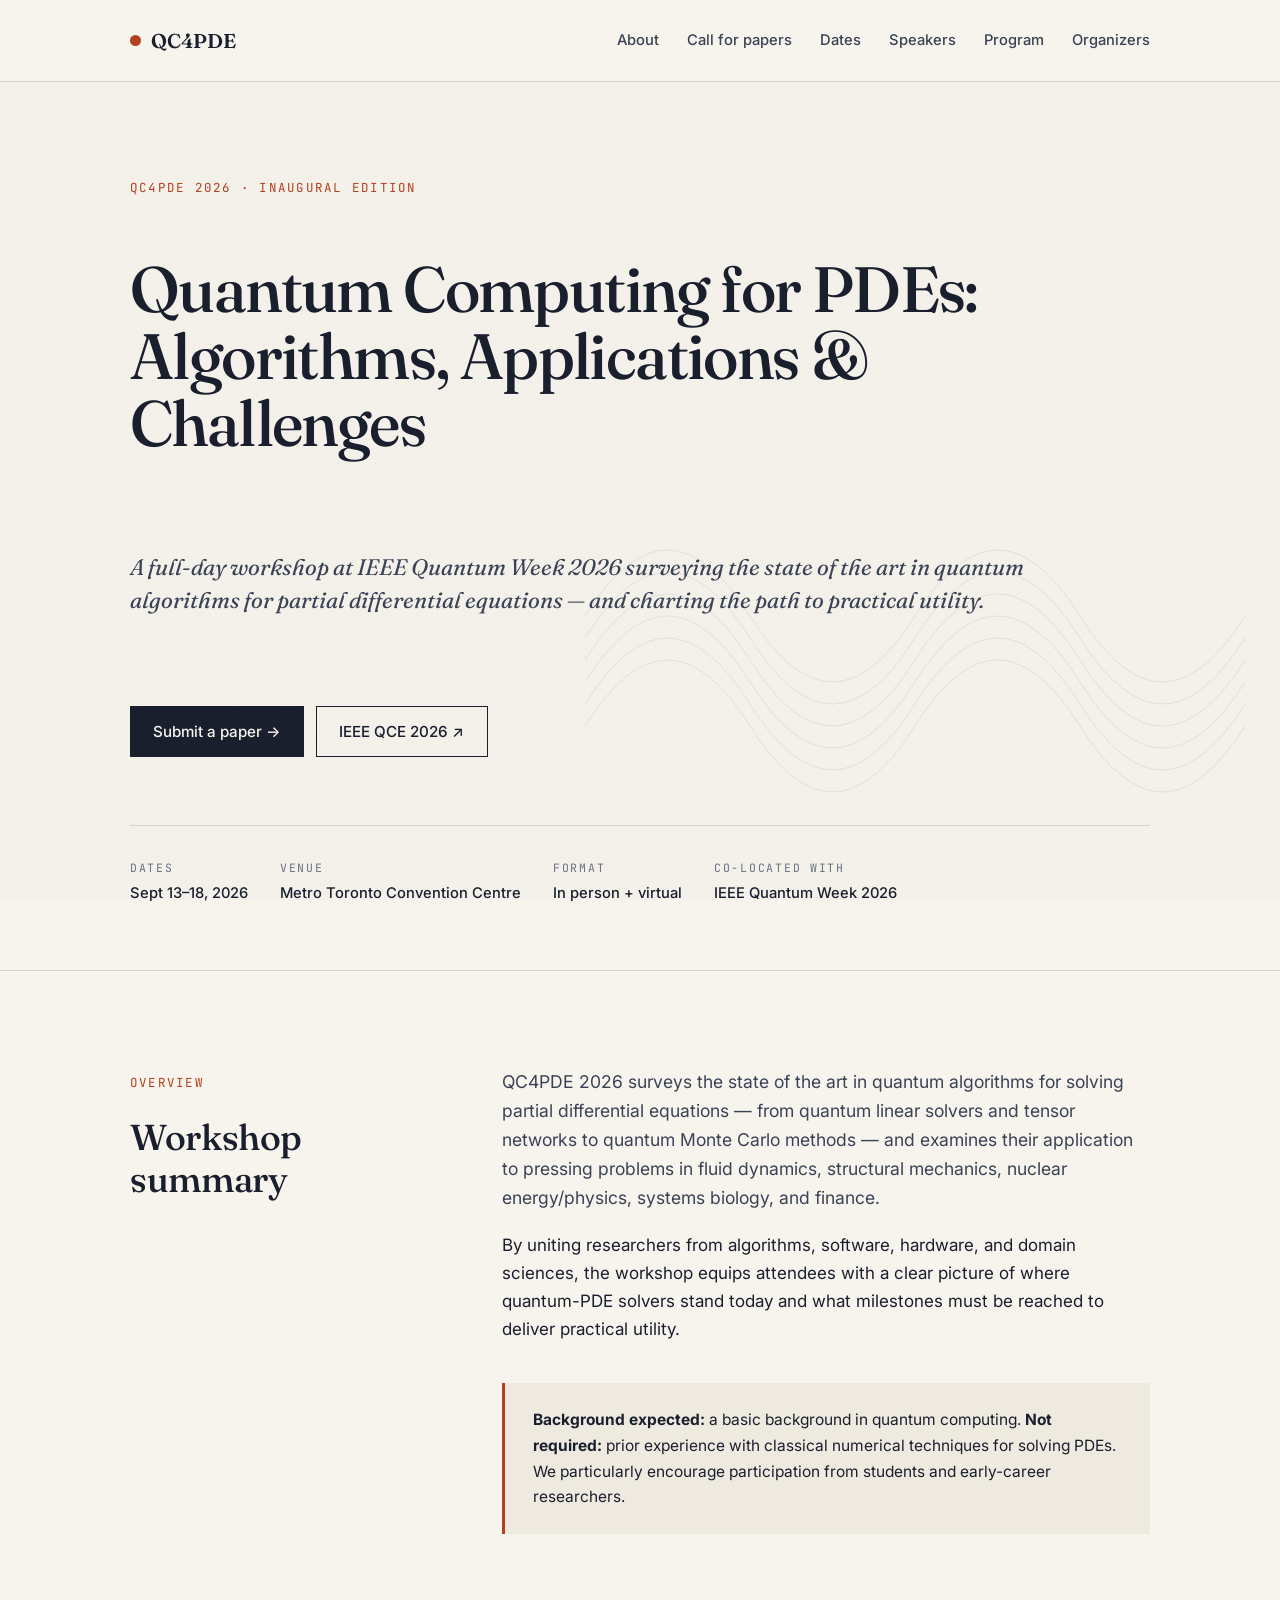
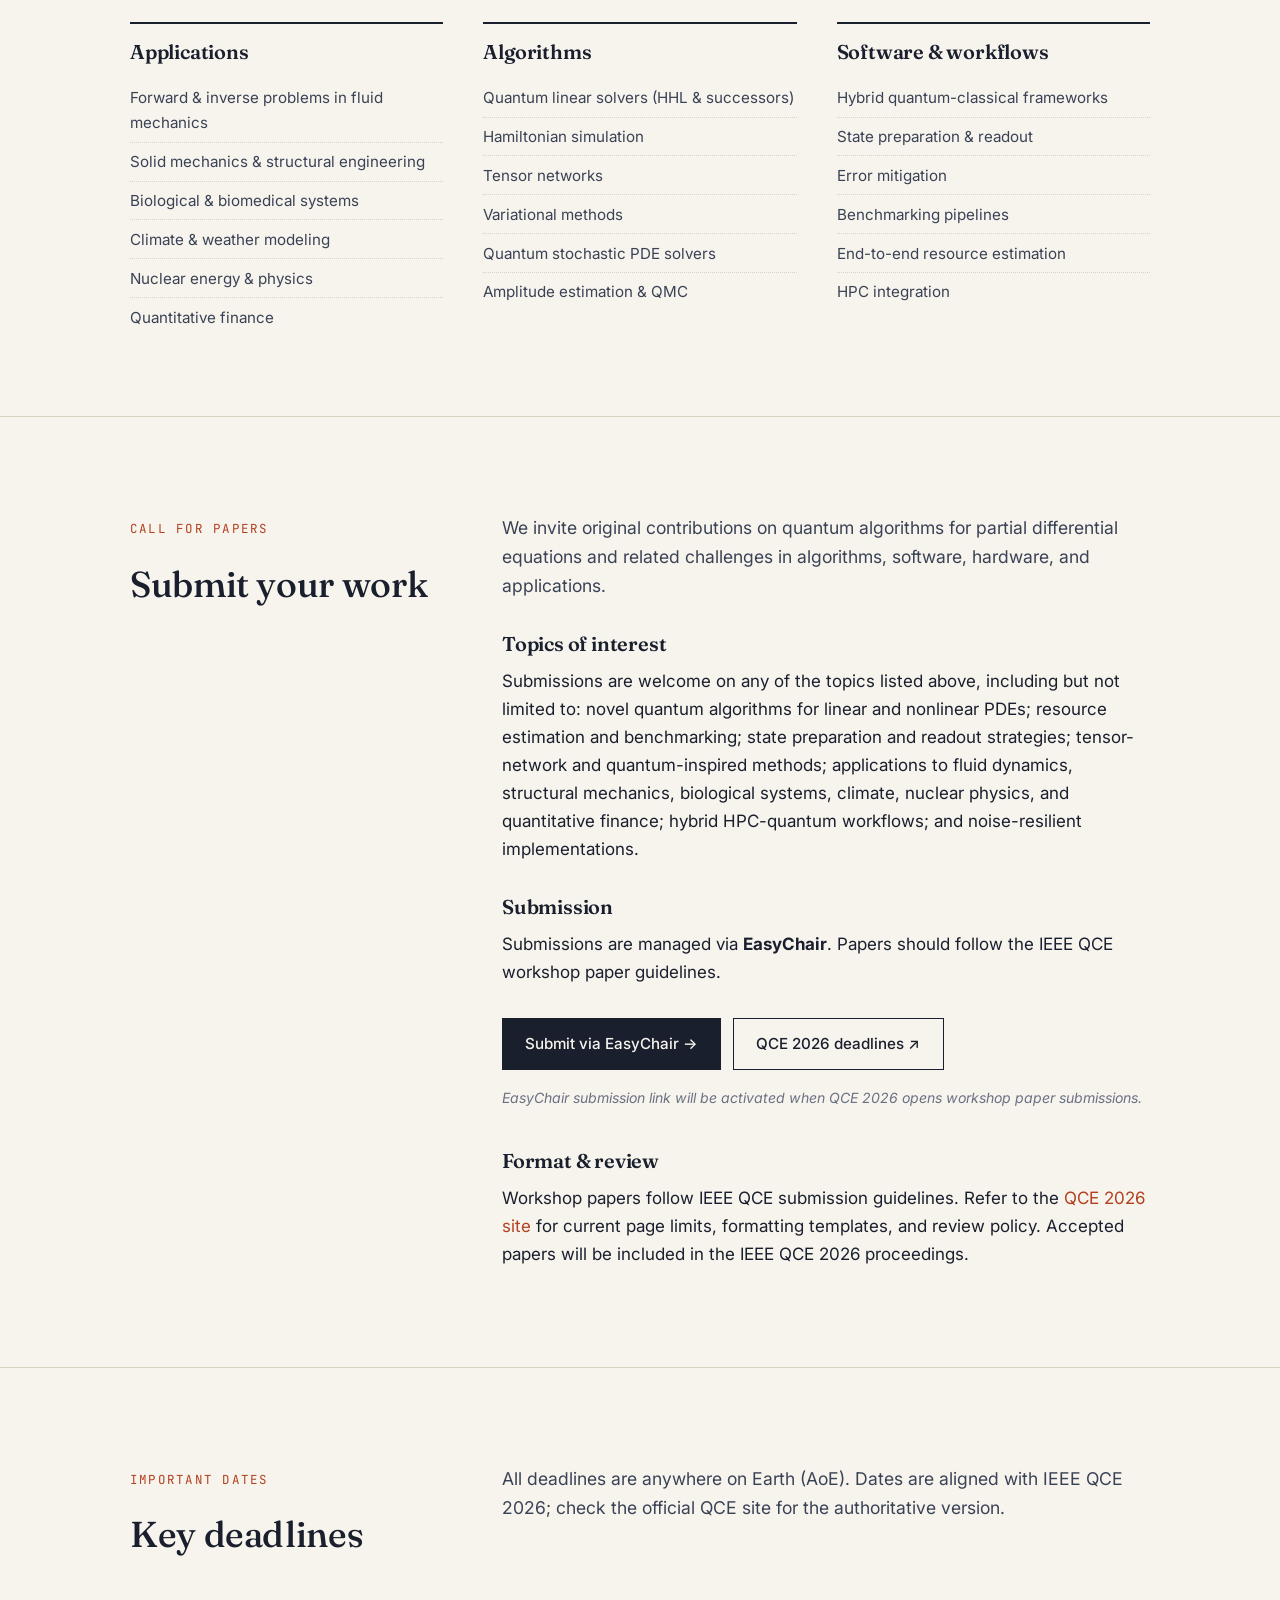
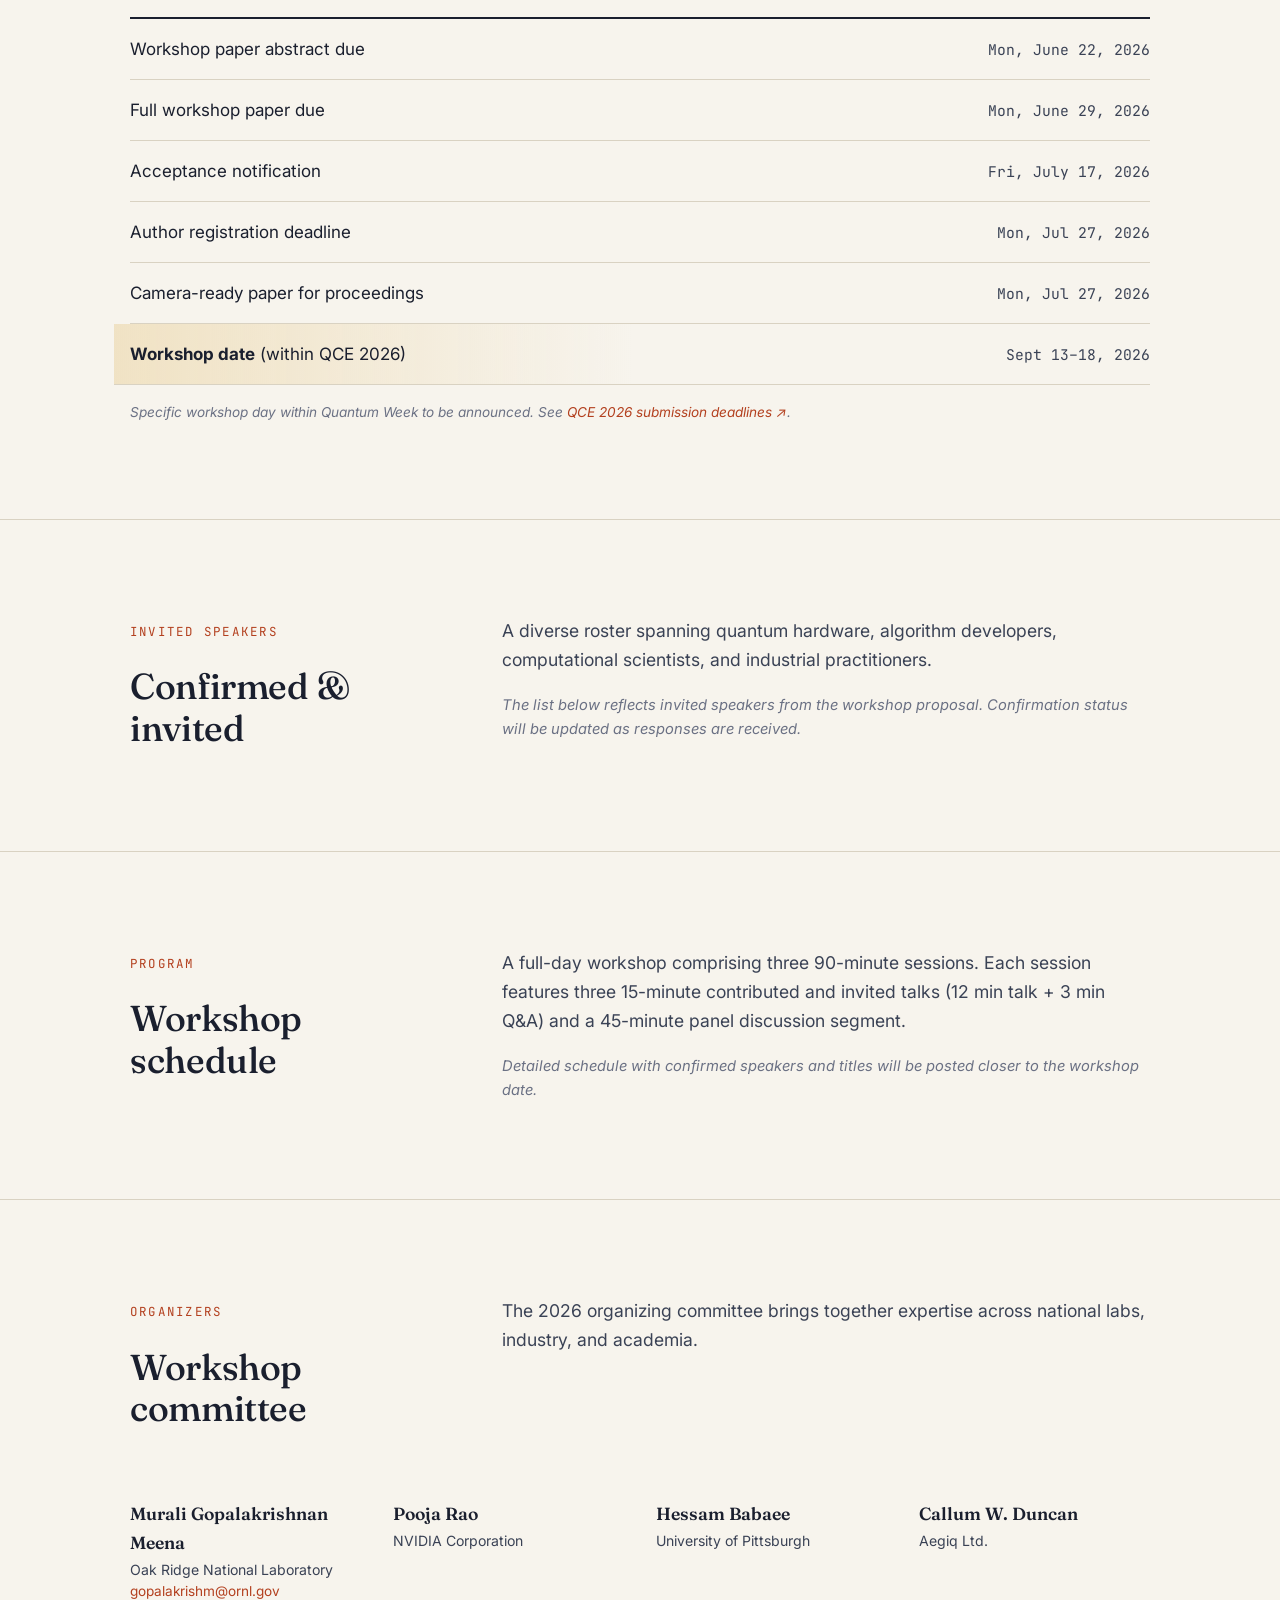
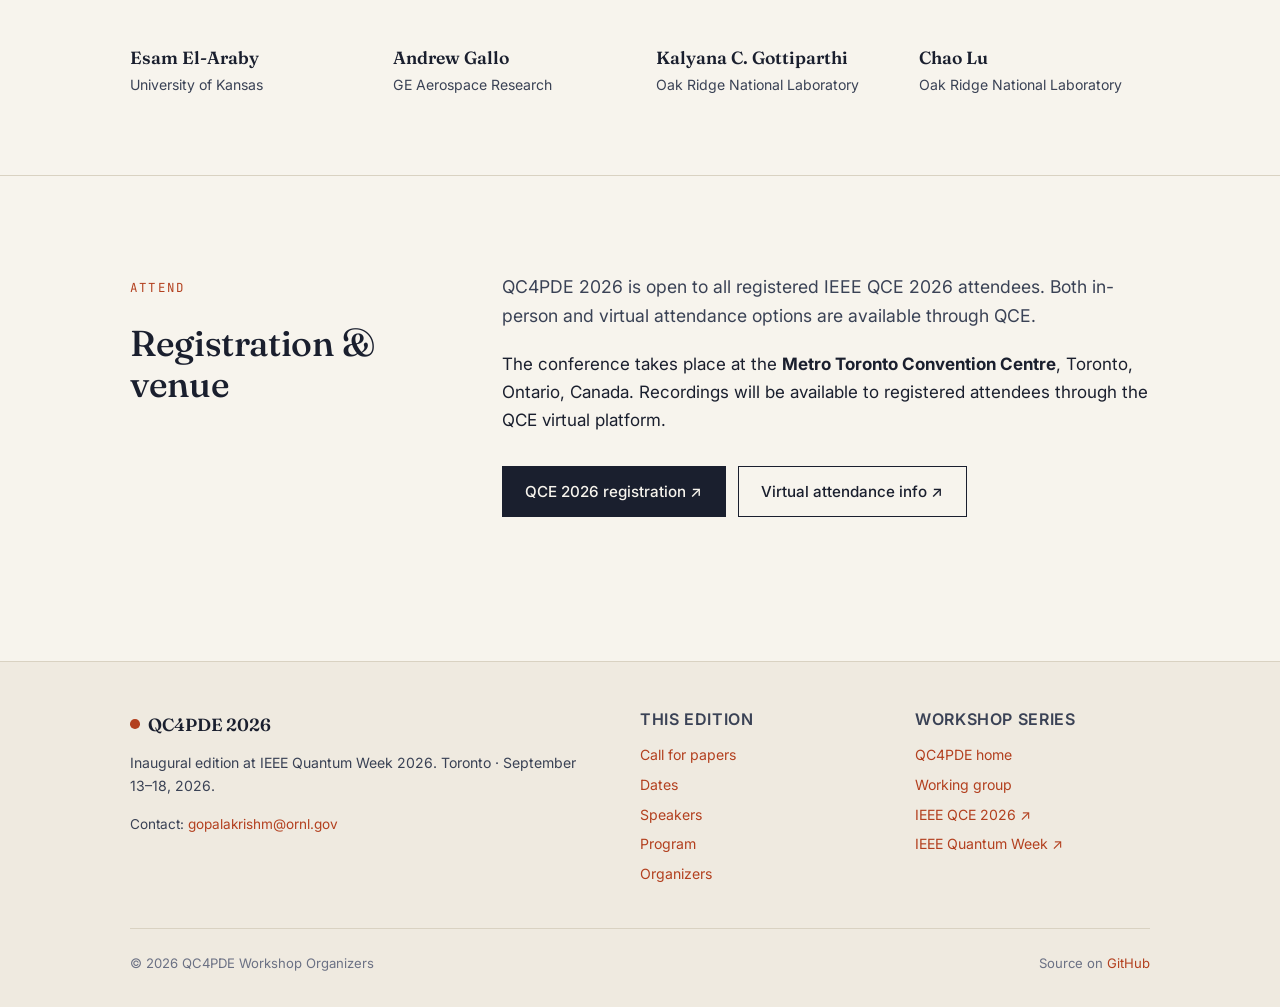
==== commit ca63b6fe: "Updated 2026 workshop info" ====
--- a/2026/index.html
+++ b/2026/index.html
@@ -139,13 +139,13 @@
           Submissions are managed via <strong>EasyChair</strong>. Papers should follow the IEEE QCE workshop paper guidelines.
         </p>
         <div class="cta-row">
-          <a class="btn" href="#" id="easychair-link">Submit via EasyChair →</a>
+          <a class="btn" href="https://easychair.org/cfp/QCE26" id="easychair-link">Submit via EasyChair →</a>
           <a class="btn btn-outline" href="https://qce.quantum.ieee.org/2026/submission-deadlines/" rel="noopener">QCE 2026 deadlines ↗</a>
         </div>
         <p style="font-size:0.88rem; color:var(--ink-mute); margin-top:1rem;"><em>EasyChair submission link will be activated when QCE 2026 opens workshop paper submissions.</em></p>
 
         <h3 style="margin-top:2.5rem;">Format &amp; review</h3>
-        <p>Workshop papers follow IEEE QCE submission guidelines. Refer to the <a href="https://qce.quantum.ieee.org/2026/" rel="noopener">QCE 2026 site</a> for current page limits, formatting templates, and review policy. Accepted papers will be considered for inclusion in the IEEE QCE 2026 proceedings.</p>
+        <p>Workshop papers follow IEEE QCE submission guidelines. Refer to the <a href="https://qce.quantum.ieee.org/2026/" rel="noopener">QCE 2026 site</a> for current page limits, formatting templates, and review policy. Accepted papers will be included in the IEEE QCE 2026 proceedings.</p>
       </div>
     </div>
   </div>
@@ -163,15 +163,15 @@
     <div class="dates">
       <div class="row">
         <span class="label">Workshop paper abstract due</span>
-        <span class="date">Mon, Jun 22, 2026</span>
+        <span class="date">Mon, June 22, 2026</span>
       </div>
       <div class="row">
         <span class="label">Full workshop paper due</span>
-        <span class="date">Mon, Jun 29, 2026</span>
+        <span class="date">Mon, June 29, 2026</span>
       </div>
       <div class="row">
         <span class="label">Acceptance notification</span>
-        <span class="date">Mon, Jul 20, 2026</span>
+        <span class="date">Fri, July 17, 2026</span>
       </div>
       <div class="row">
         <span class="label">Author registration deadline</span>
@@ -200,7 +200,7 @@
       </div>
     </div>
 
-    <ul class="speaker-list">
+    <!-- <ul class="speaker-list">
       <li><span class="sp-name">Mohammad Alhawwary</span><br><span class="sp-affil">GE Aerospace</span></li>
       <li><span class="sp-name">Sachin Bharadwaj</span><br><span class="sp-affil">New York University</span></li>
       <li><span class="sp-name">Sergey Bravyi</span><br><span class="sp-affil">IBM</span></li>
@@ -215,7 +215,7 @@
       <li><span class="sp-name">Naveed Mahmud</span><br><span class="sp-affil">Florida Institute of Technology</span></li>
       <li><span class="sp-name">Matic Petric</span><br><span class="sp-affil">Qrisp</span></li>
       <li><span class="sp-name">Yan Wang</span><br><span class="sp-affil">Georgia Institute of Technology</span></li>
-    </ul>
+    </ul> -->
   </div>
 </section>
 
@@ -224,12 +224,12 @@
     <div class="two-col">
       <div><span class="eyebrow">Program</span><h2>Workshop schedule</h2></div>
       <div>
-        <p class="lead">A full-day workshop comprising three 90-minute sessions. Each session features three 20-minute invited talks (15 min talk + 5 min Q&amp;A) and a 30-minute discussion segment.</p>
+        <p class="lead">A full-day workshop comprising three 90-minute sessions. Each session features three 15-minute contributed and invited talks (12 min talk + 3 min Q&amp;A) and a 45-minute panel discussion segment.</p>
         <p style="font-size:0.92rem; color:var(--ink-mute);"><em>Detailed schedule with confirmed speakers and titles will be posted closer to the workshop date.</em></p>
       </div>
     </div>
 
-    <div class="program">
+    <!-- <div class="program">
       <div class="session">
         <div class="session-head">
           <span class="session-title">Session 1 · Quantum algorithms for PDEs</span>
@@ -262,7 +262,7 @@
         <div class="slot"><span class="t">00:40</span><span class="desc"><strong>Invited talk 9</strong><em>NISQ-to-FT transition &amp; noise resilience · 15 min talk + 5 min Q&amp;A</em></span></div>
         <div class="slot"><span class="t">01:00</span><span class="desc"><strong>Roadmap discussion</strong><em>Charting QC4PDE working group activities &amp; next steps · 30 min</em></span></div>
       </div>
-    </div>
+    </div> -->
   </div>
 </section>
 
@@ -277,45 +277,45 @@
 
     <div class="people">
       <div class="person">
-        <div class="role">Main contact</div>
-        <div class="name">Muralikrishnan Gopalakrishnan Meena</div>
-        <div class="affil">Computational Scientist<br>Oak Ridge National Laboratory</div>
+        <!-- <div class="role">Main contact</div> -->
+        <div class="name">Murali Gopalakrishnan Meena</div>
+        <div class="affil">Oak Ridge National Laboratory</div>
         <a href="mailto:gopalakrishm@ornl.gov">gopalakrishm@ornl.gov</a>
       </div>
       <div class="person">
-        <div class="role">Co-organizer</div>
+        <!-- <div class="role">Co-organizer</div> -->
         <div class="name">Pooja Rao</div>
-        <div class="affil">Senior Quantum Algorithm Engineer<br>NVIDIA Corporation</div>
-      </div>
-      <div class="person">
-        <div class="role">Co-organizer</div>
+        <div class="affil">NVIDIA Corporation</div>
+      </div>
+      <div class="person">
+        <!-- <div class="role">Co-organizer</div> -->
         <div class="name">Hessam Babaee</div>
-        <div class="affil">Associate Professor<br>University of Pittsburgh</div>
-      </div>
-      <div class="person">
-        <div class="role">Co-organizer</div>
+        <div class="affil">University of Pittsburgh</div>
+      </div>
+      <div class="person">
+        <!-- <div class="role">Co-organizer</div> -->
         <div class="name">Callum W. Duncan</div>
-        <div class="affil">Head of Quantum Applications<br>Aegiq Ltd.</div>
-      </div>
-      <div class="person">
-        <div class="role">Co-organizer</div>
+        <div class="affil">Aegiq Ltd.</div>
+      </div>
+      <div class="person">
+        <!-- <div class="role">Co-organizer</div> -->
         <div class="name">Esam El-Araby</div>
-        <div class="affil">Associate Professor<br>University of Kansas</div>
-      </div>
-      <div class="person">
-        <div class="role">Co-organizer</div>
+        <div class="affil">University of Kansas</div>
+      </div>
+      <div class="person">
+        <!-- <div class="role">Co-organizer</div> -->
         <div class="name">Andrew Gallo</div>
-        <div class="affil">Research Software Architect<br>GE Aerospace Research</div>
-      </div>
-      <div class="person">
-        <div class="role">Co-organizer</div>
+        <div class="affil">GE Aerospace Research</div>
+      </div>
+      <div class="person">
+        <!-- <div class="role">Co-organizer</div> -->
         <div class="name">Kalyana C. Gottiparthi</div>
-        <div class="affil">Computational Scientist<br>Oak Ridge National Laboratory</div>
-      </div>
-      <div class="person">
-        <div class="role">Co-organizer</div>
+        <div class="affil">Oak Ridge National Laboratory</div>
+      </div>
+      <div class="person">
+        <!-- <div class="role">Co-organizer</div> -->
         <div class="name">Chao Lu</div>
-        <div class="affil">Postdoctoral Research Associate<br>Oak Ridge National Laboratory</div>
+        <div class="affil">Oak Ridge National Laboratory</div>
       </div>
     </div>
   </div>
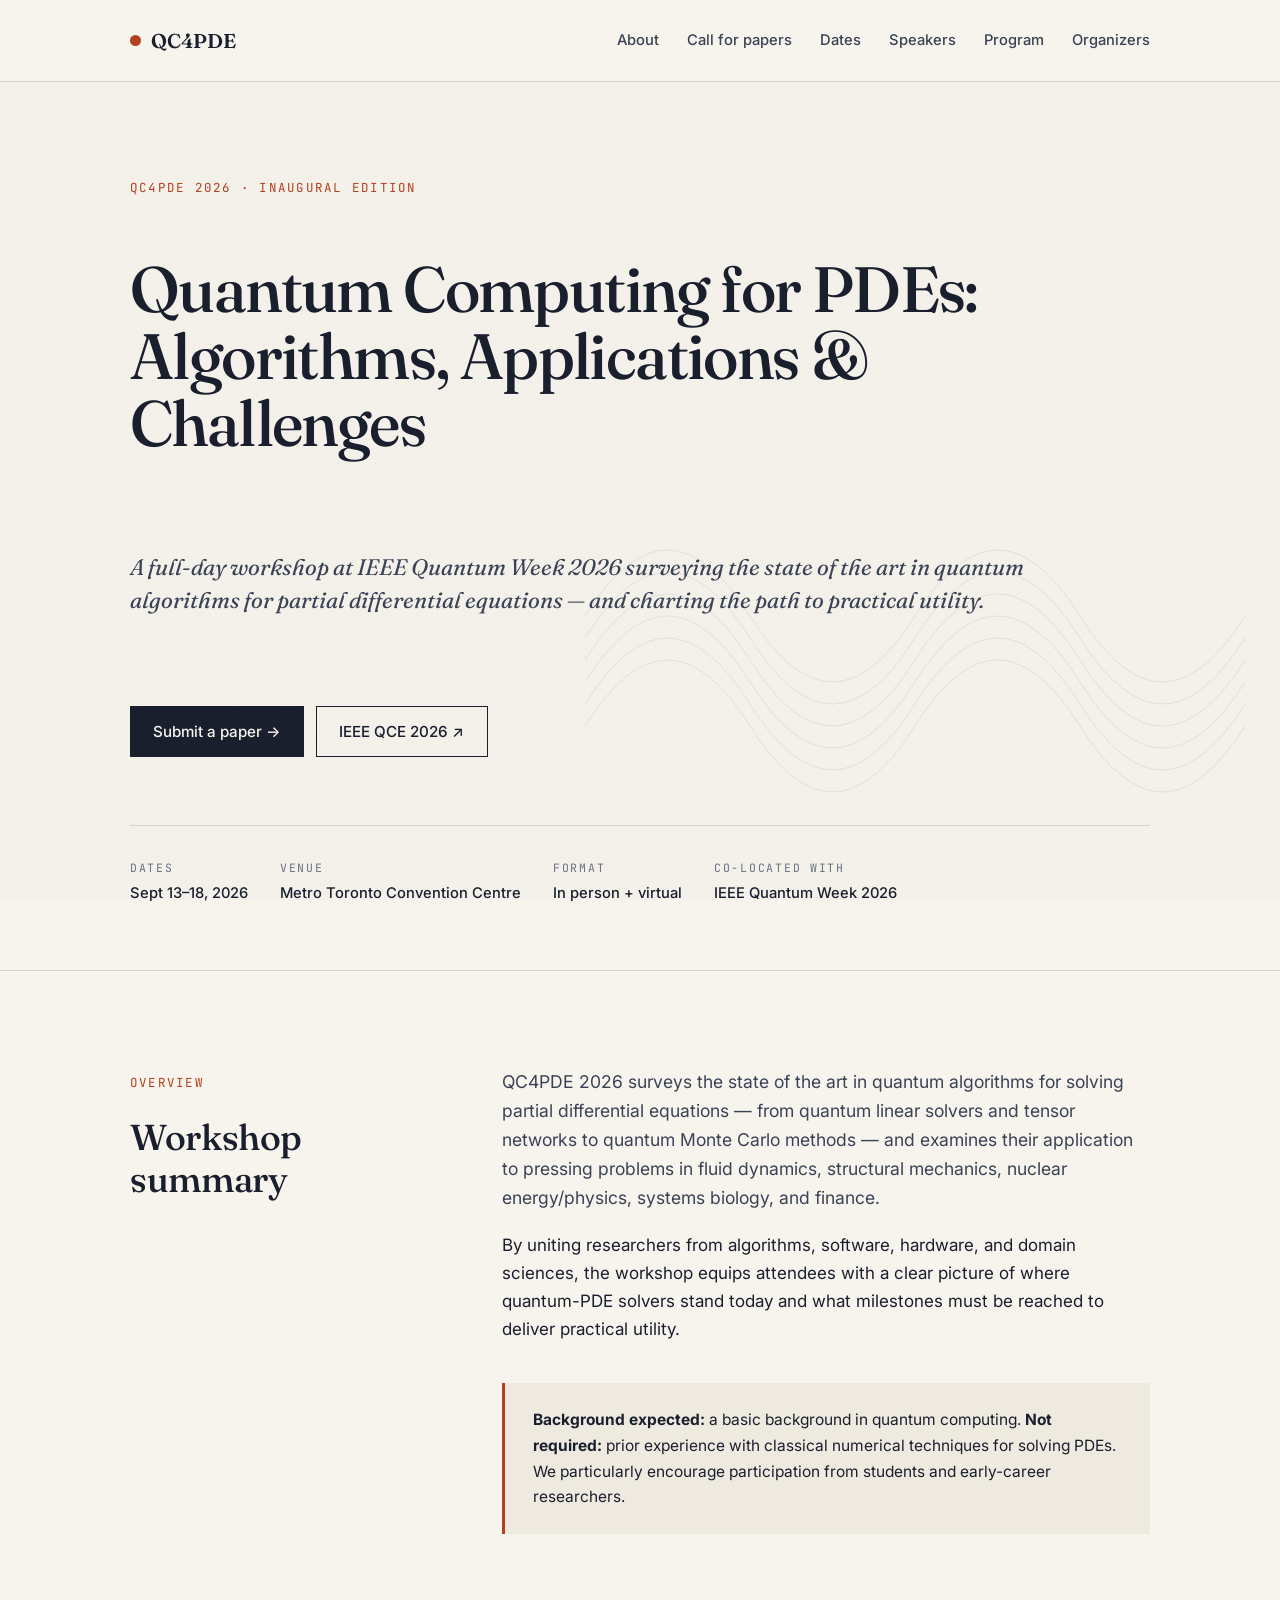
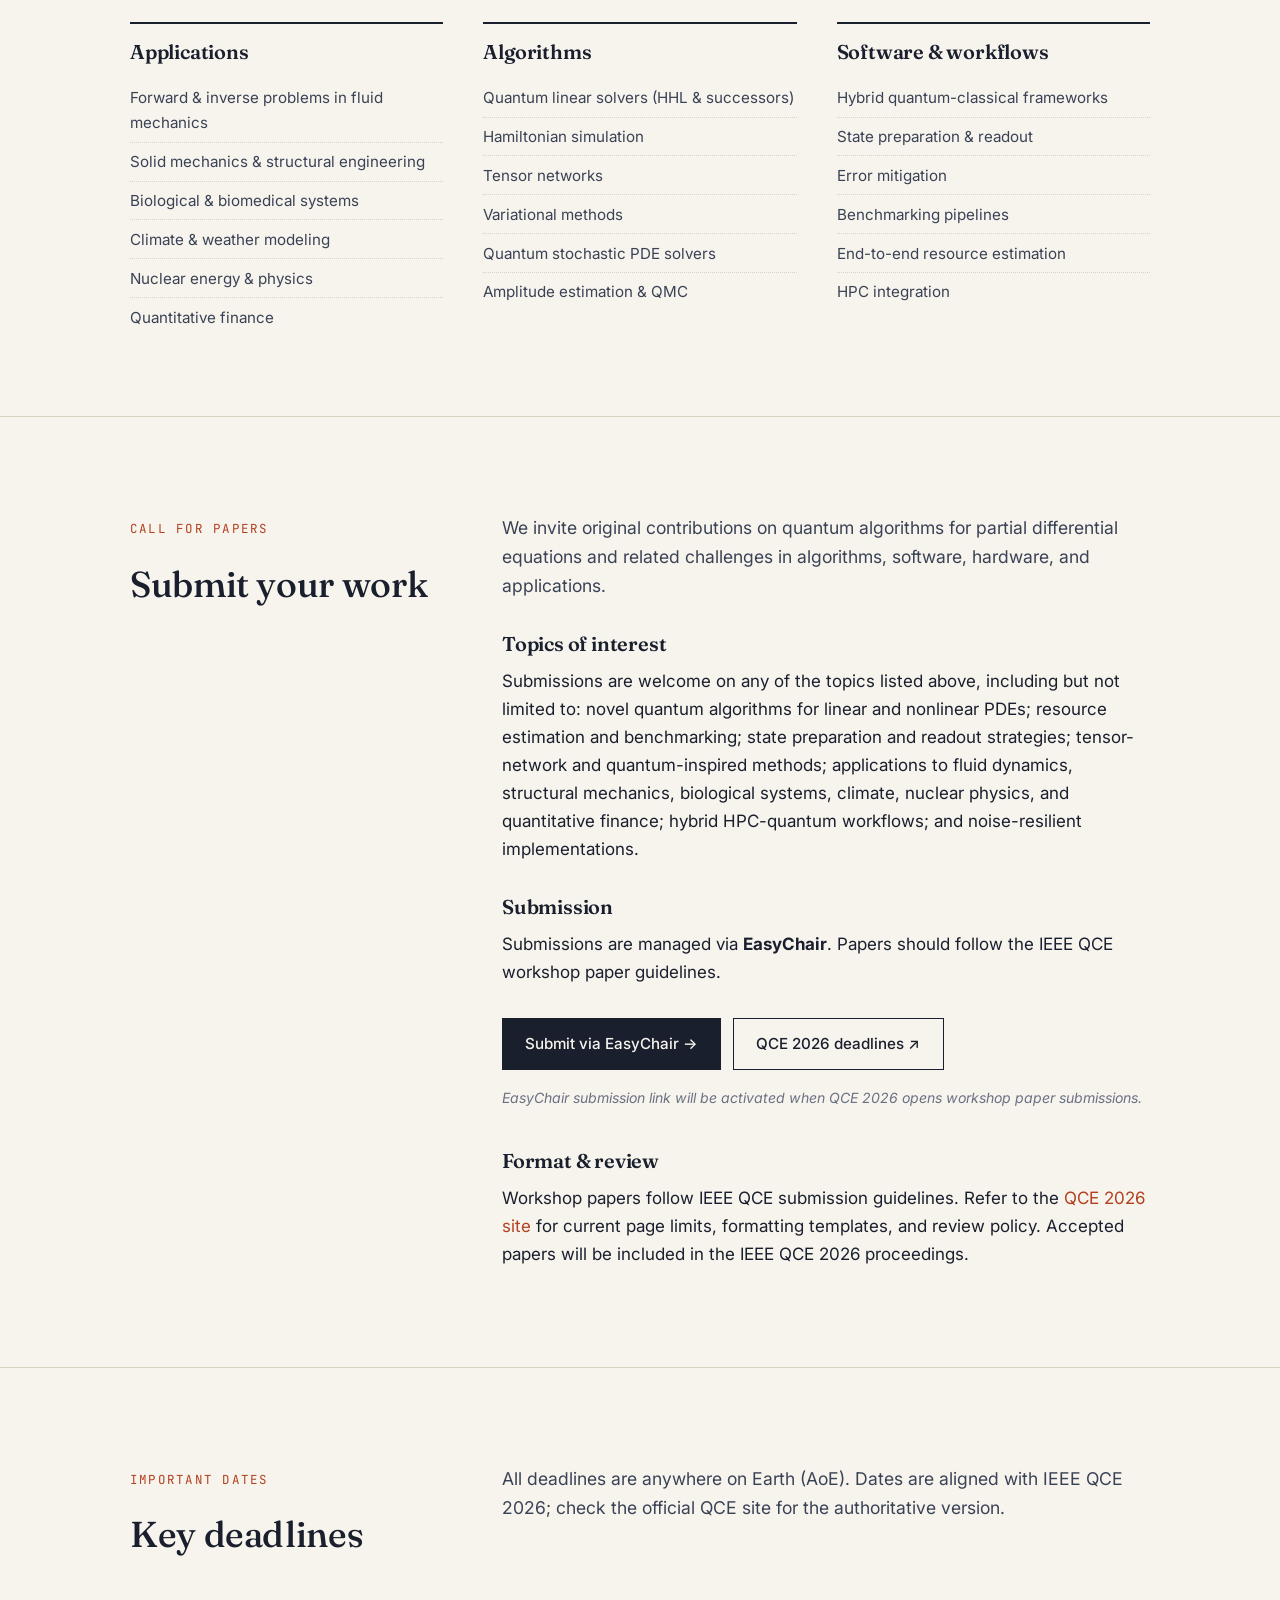
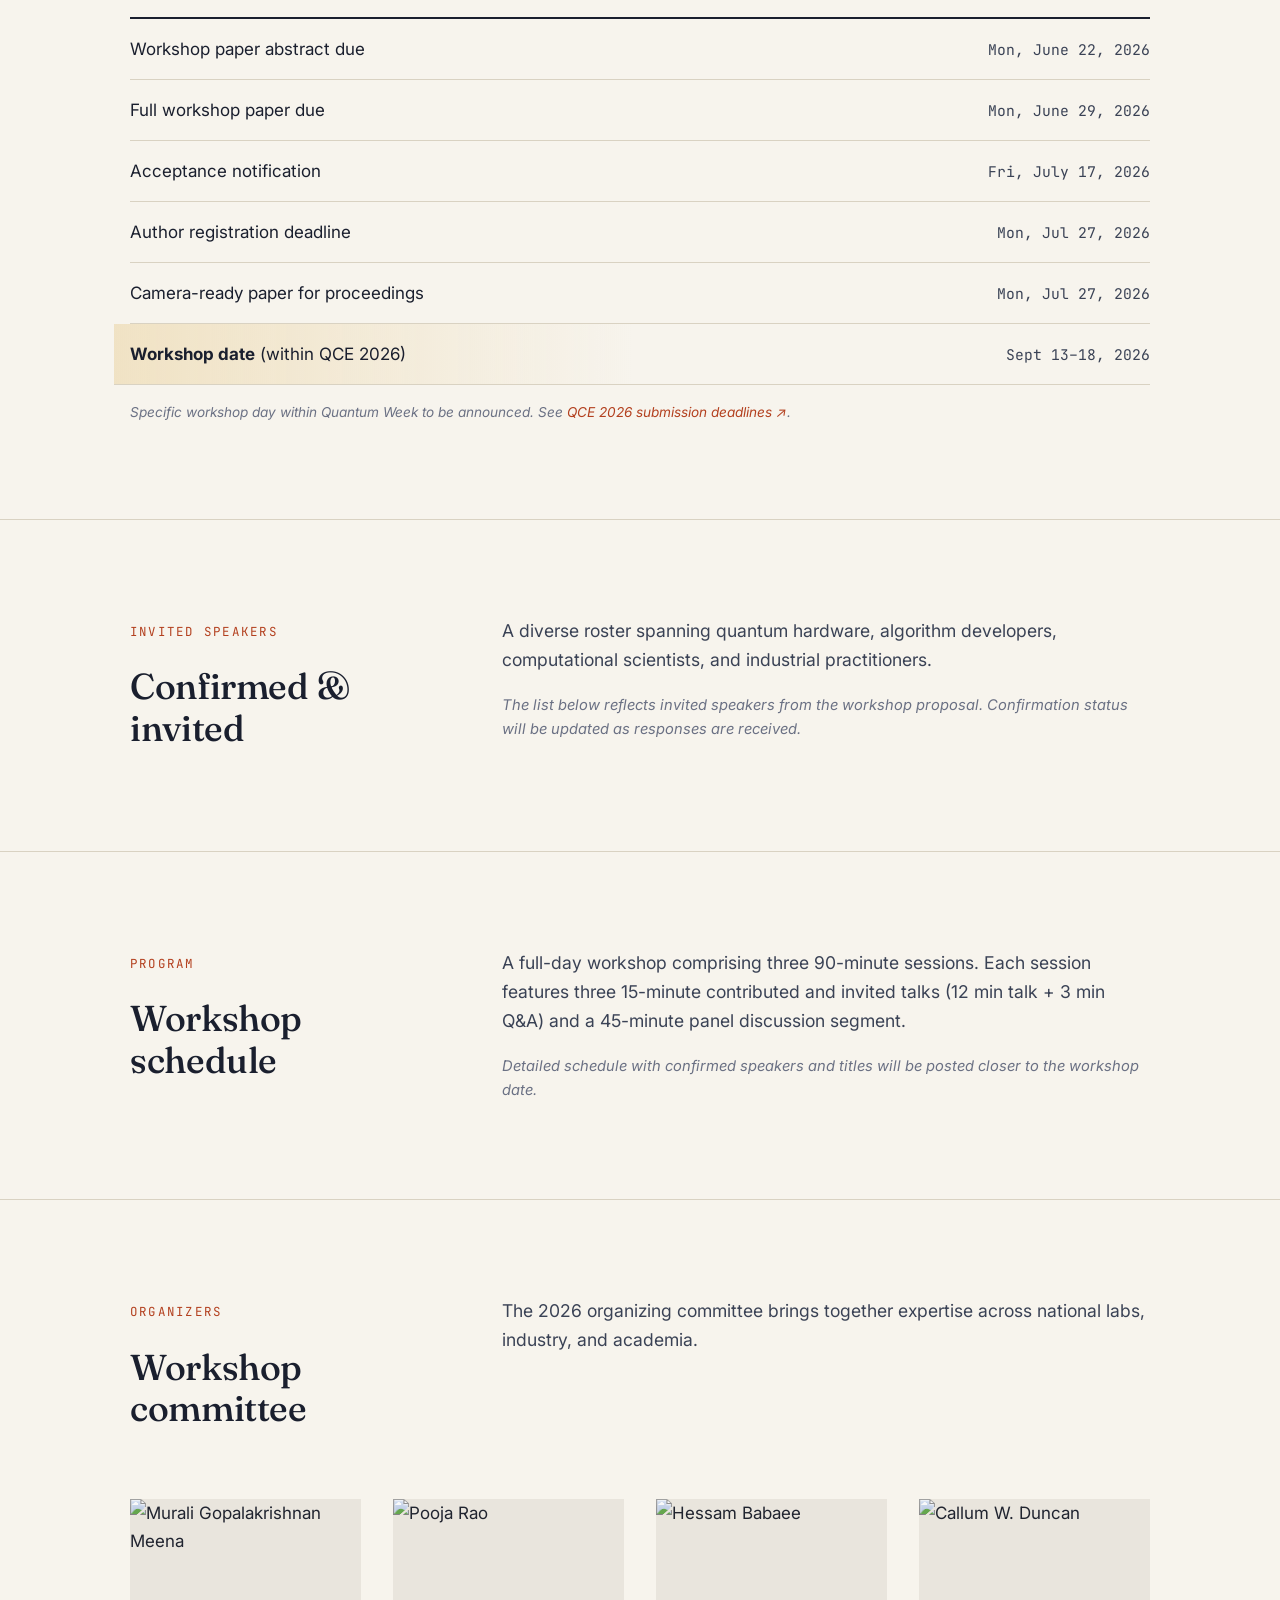
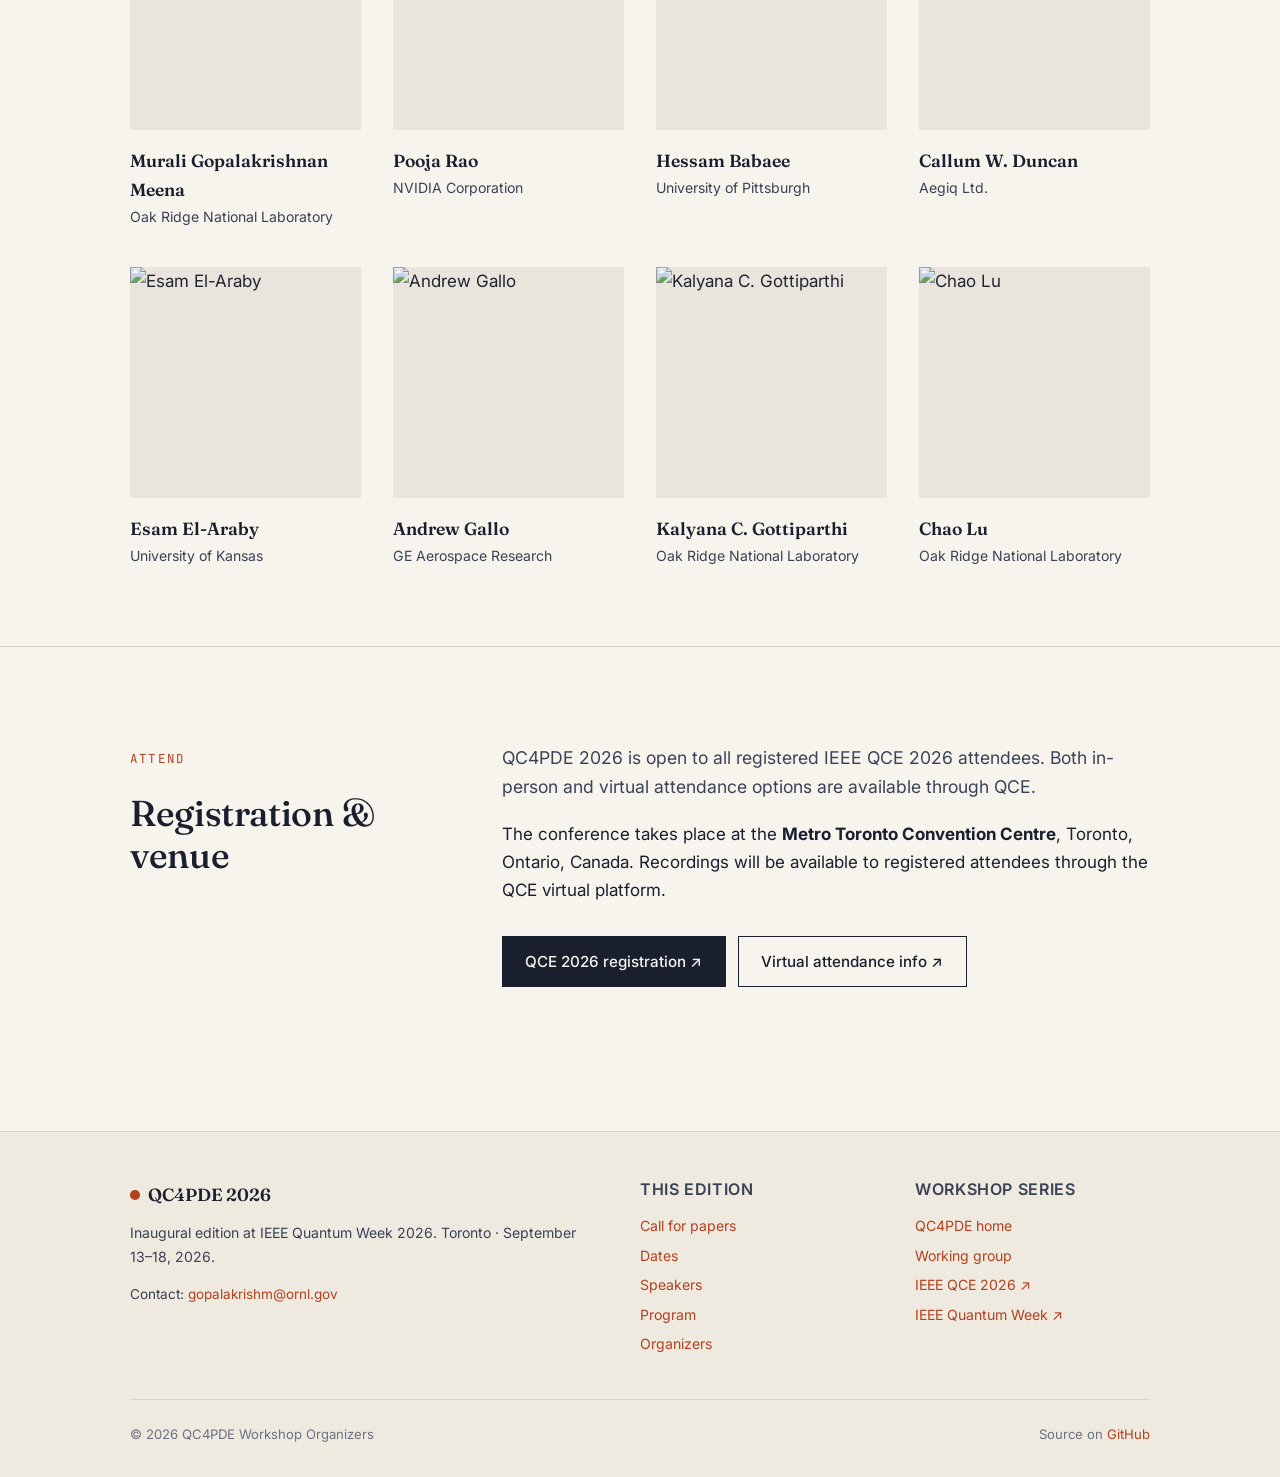
==== commit b21df7a5: "Adding organizer pofile pics" ====
--- a/2026/index.html
+++ b/2026/index.html
@@ -278,42 +278,50 @@
     <div class="people">
       <div class="person">
         <!-- <div class="role">Main contact</div> -->
+        <img class="photo" src="assets/img/people/murali.jpg" alt="Murali Gopalakrishnan Meena">
         <div class="name">Murali Gopalakrishnan Meena</div>
         <div class="affil">Oak Ridge National Laboratory</div>
-        <a href="mailto:gopalakrishm@ornl.gov">gopalakrishm@ornl.gov</a>
-      </div>
-      <div class="person">
-        <!-- <div class="role">Co-organizer</div> -->
+        <!-- <a href="mailto:gopalakrishm@ornl.gov">gopalakrishm@ornl.gov</a> -->
+      </div>
+      <div class="person">
+        <!-- <div class="role">Co-organizer</div> -->
+        <img class="photo" src="assets/img/people/pooja.jpg" alt="Pooja Rao">
         <div class="name">Pooja Rao</div>
         <div class="affil">NVIDIA Corporation</div>
       </div>
       <div class="person">
         <!-- <div class="role">Co-organizer</div> -->
+        <img class="photo" src="assets/img/people/hessam.jpg" alt="Hessam Babaee">
         <div class="name">Hessam Babaee</div>
         <div class="affil">University of Pittsburgh</div>
       </div>
       <div class="person">
         <!-- <div class="role">Co-organizer</div> -->
+        <img class="photo" src="assets/img/people/callum.jpg" alt="Callum W. Duncan">
         <div class="name">Callum W. Duncan</div>
         <div class="affil">Aegiq Ltd.</div>
       </div>
       <div class="person">
         <!-- <div class="role">Co-organizer</div> -->
+        <img class="photo" src="assets/img/people/esam.jpg" alt="Esam El-Araby">
         <div class="name">Esam El-Araby</div>
         <div class="affil">University of Kansas</div>
       </div>
       <div class="person">
         <!-- <div class="role">Co-organizer</div> -->
+        <img class="photo" src="assets/img/people/andy.jpg" alt="Andrew Gallo">
         <div class="name">Andrew Gallo</div>
         <div class="affil">GE Aerospace Research</div>
       </div>
       <div class="person">
         <!-- <div class="role">Co-organizer</div> -->
+        <img class="photo" src="assets/img/people/kalyan.jpg" alt="Kalyana C. Gottiparthi">
         <div class="name">Kalyana C. Gottiparthi</div>
         <div class="affil">Oak Ridge National Laboratory</div>
       </div>
       <div class="person">
         <!-- <div class="role">Co-organizer</div> -->
+        <img class="photo" src="assets/img/people/chao.jpg" alt="Chao Lu">
         <div class="name">Chao Lu</div>
         <div class="affil">Oak Ridge National Laboratory</div>
       </div>
--- a/assets/css/style.css
+++ b/assets/css/style.css
@@ -364,6 +364,20 @@
   flex-direction: column;
 }
 
+.person .photo {
+  width: 100%;
+  aspect-ratio: 1 / 1;
+  object-fit: cover;
+  margin-bottom: 1rem;
+  background: var(--paper-deep);
+  filter: grayscale(20%) contrast(0.95);
+  transition: filter 0.3s ease;
+}
+
+.person:hover .photo {
+  filter: grayscale(0%) contrast(1);
+}
+
 .person .name {
   font-family: 'Fraunces', serif;
   font-size: 1.1rem;
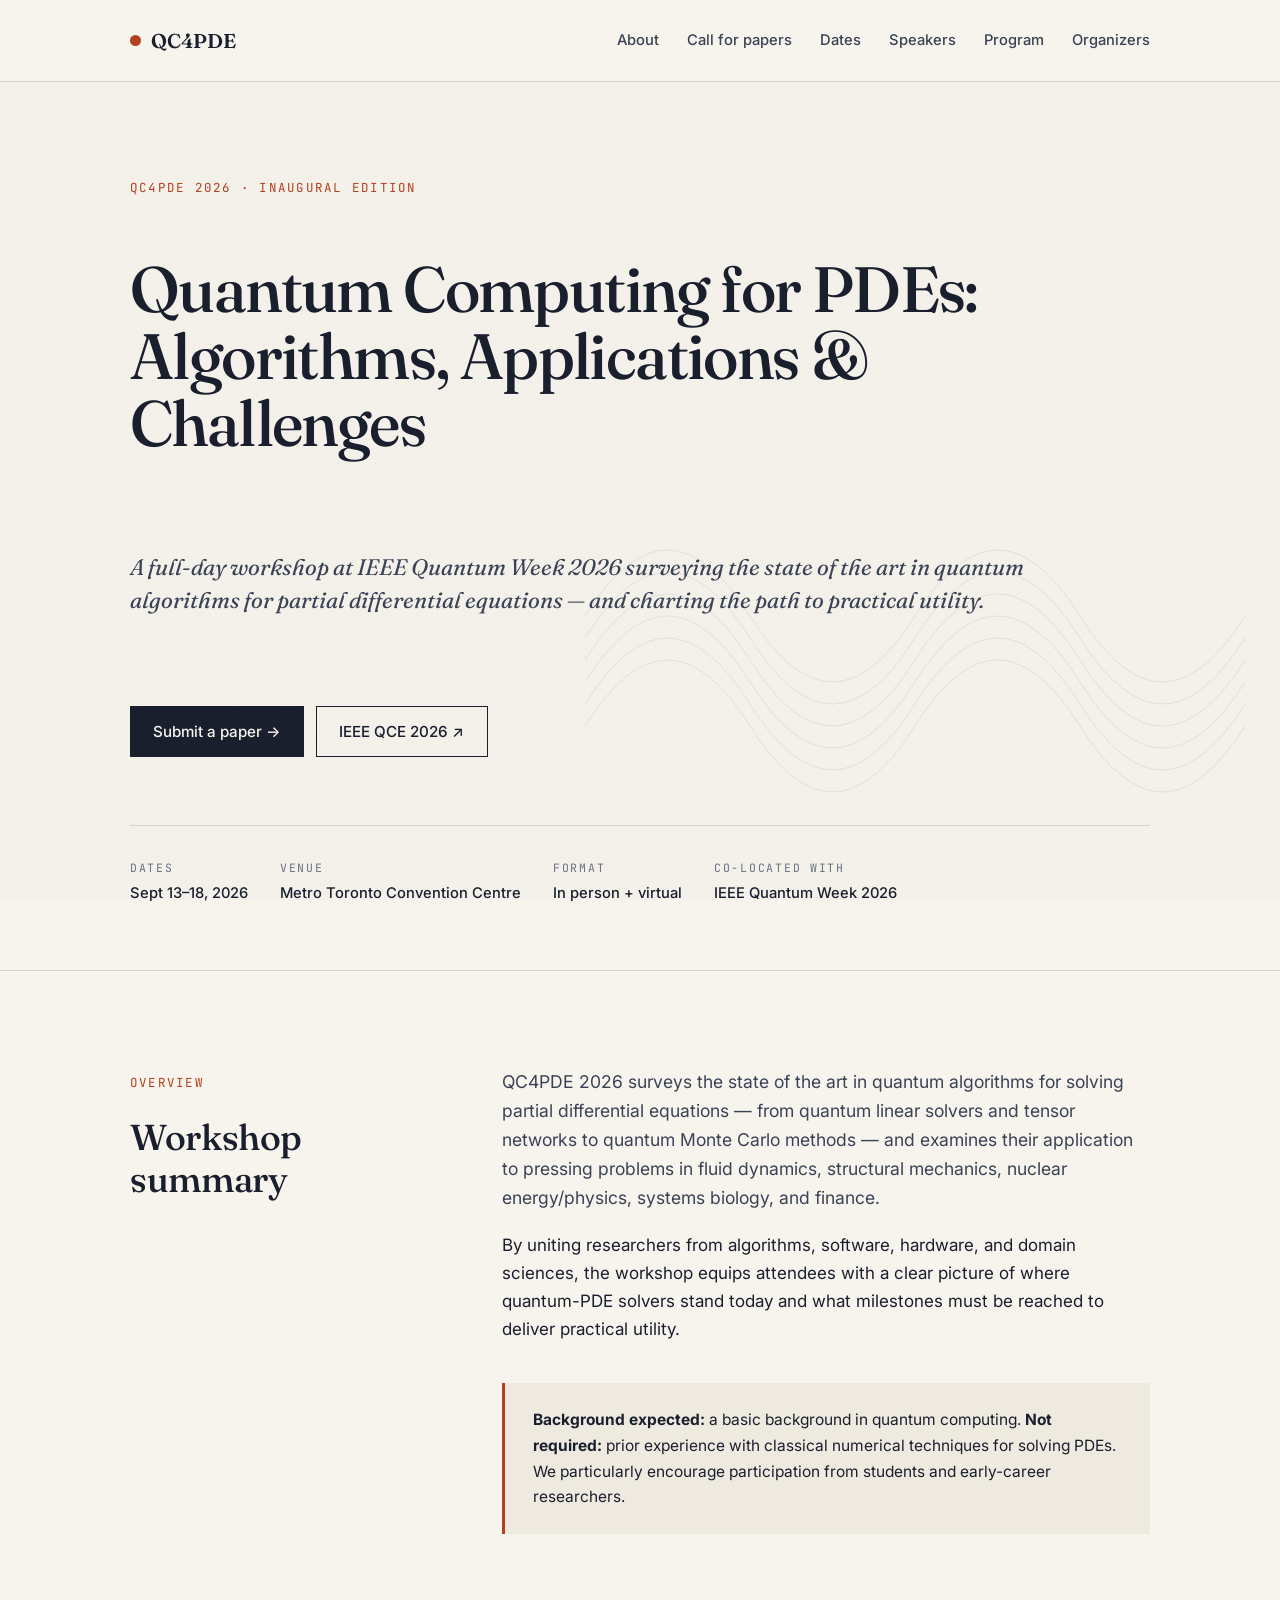
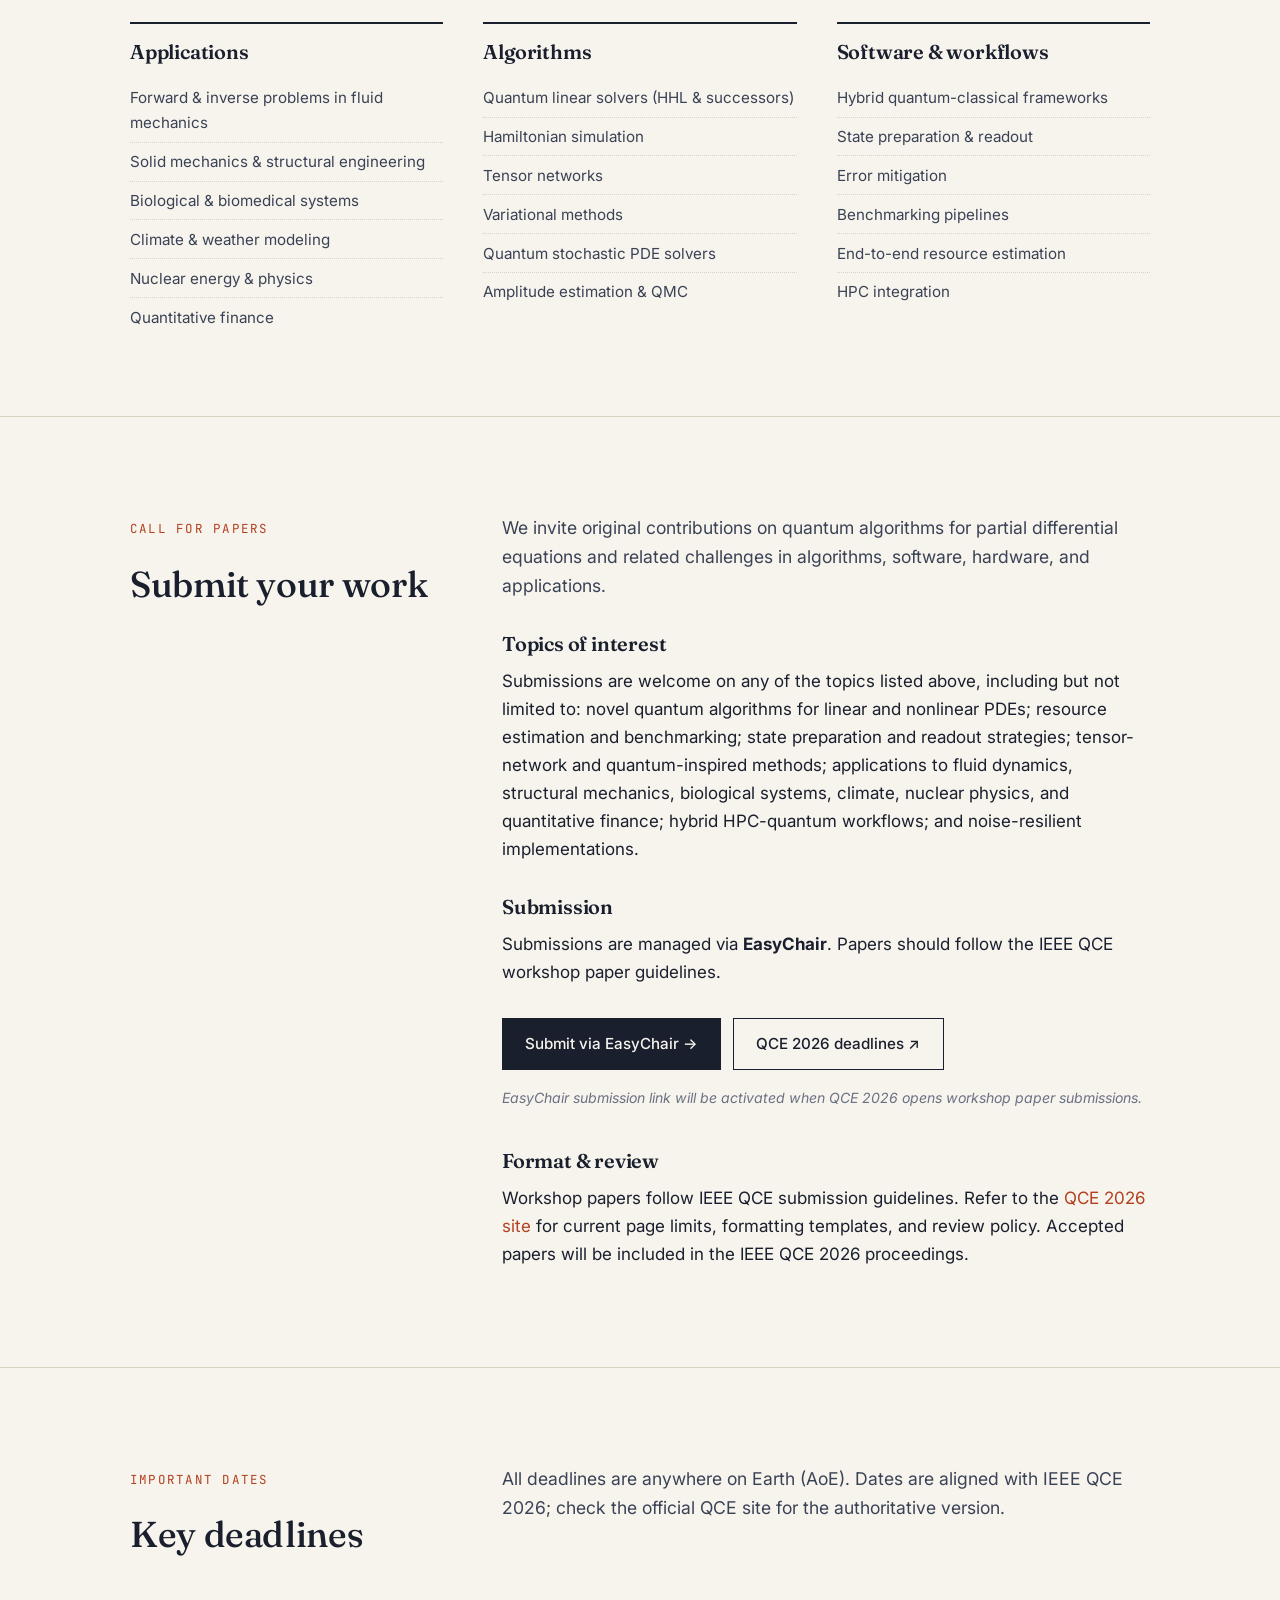
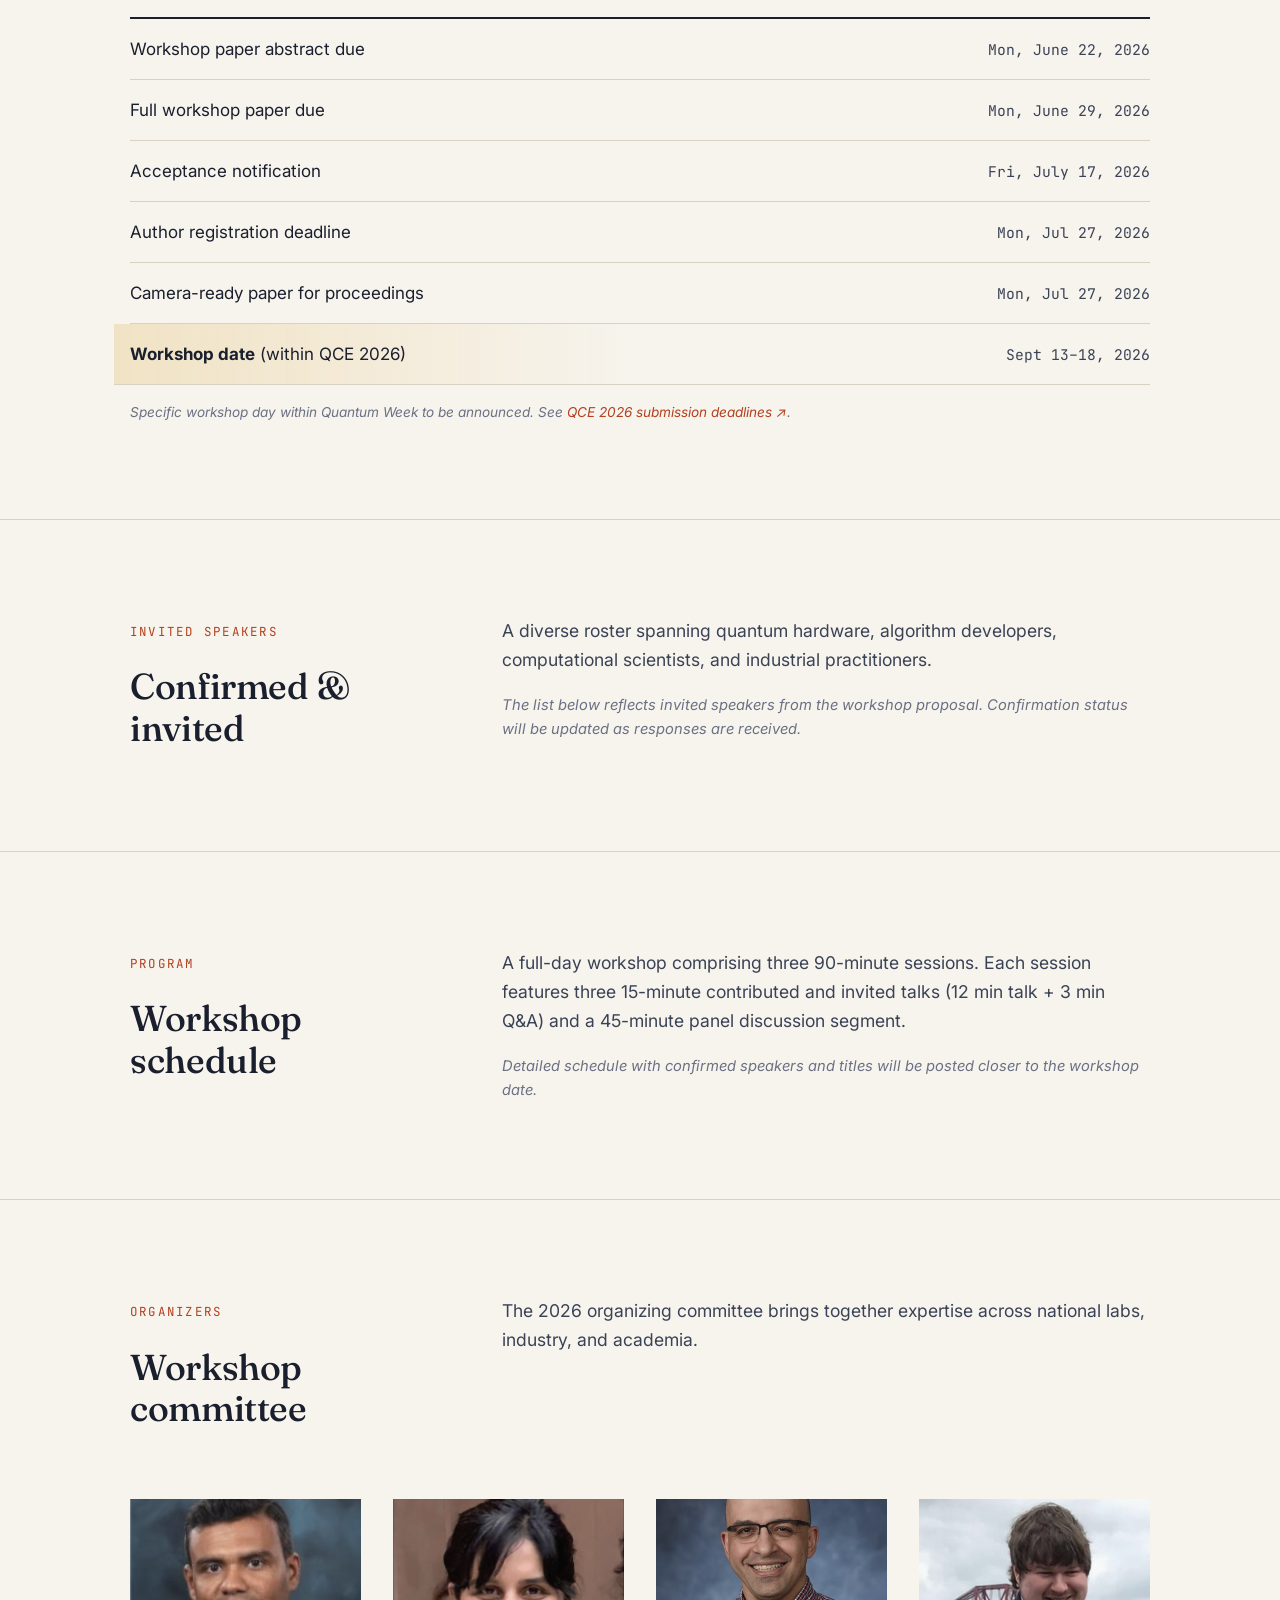
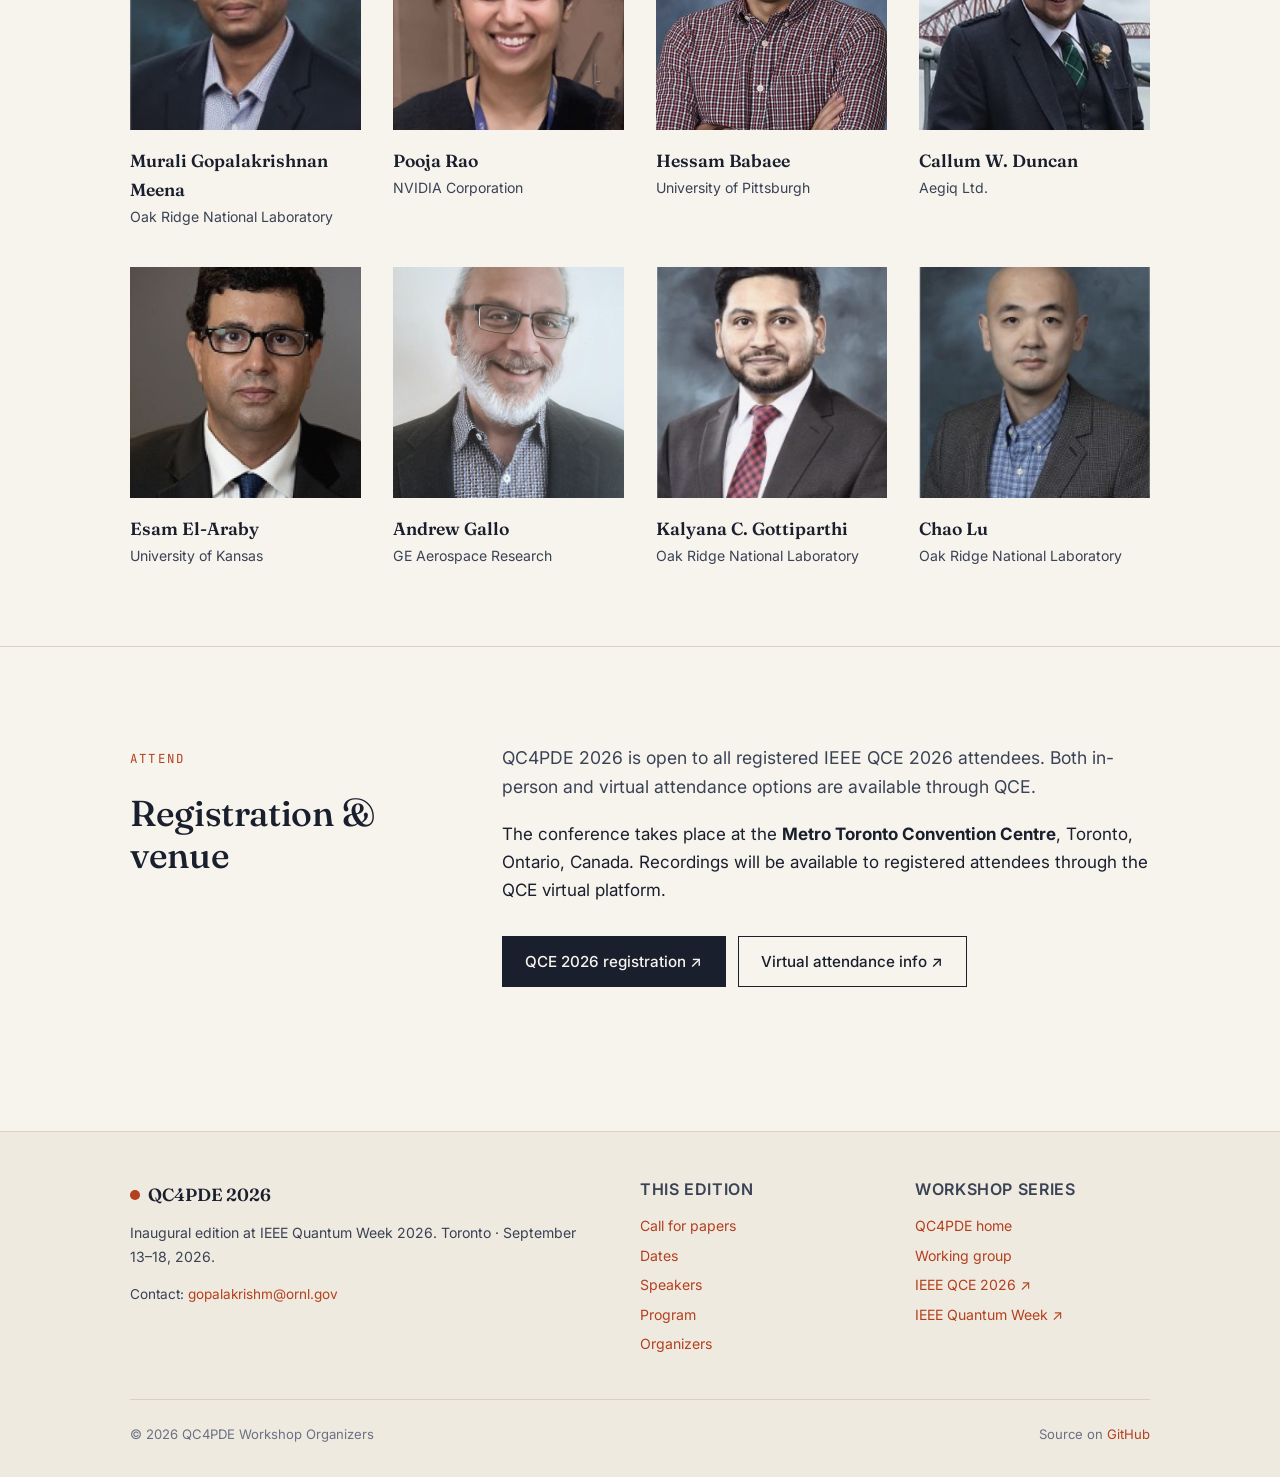
==== commit 08885575: "Fixing image paths" ====
--- a/2026/index.html
+++ b/2026/index.html
@@ -278,50 +278,50 @@
     <div class="people">
       <div class="person">
         <!-- <div class="role">Main contact</div> -->
-        <img class="photo" src="assets/img/people/murali.jpg" alt="Murali Gopalakrishnan Meena">
+        <img class="photo" src="../assets/img/people/murali.jpg" alt="Murali Gopalakrishnan Meena">
         <div class="name">Murali Gopalakrishnan Meena</div>
         <div class="affil">Oak Ridge National Laboratory</div>
         <!-- <a href="mailto:gopalakrishm@ornl.gov">gopalakrishm@ornl.gov</a> -->
       </div>
       <div class="person">
         <!-- <div class="role">Co-organizer</div> -->
-        <img class="photo" src="assets/img/people/pooja.jpg" alt="Pooja Rao">
+        <img class="photo" src="../assets/img/people/pooja.jpg" alt="Pooja Rao">
         <div class="name">Pooja Rao</div>
         <div class="affil">NVIDIA Corporation</div>
       </div>
       <div class="person">
         <!-- <div class="role">Co-organizer</div> -->
-        <img class="photo" src="assets/img/people/hessam.jpg" alt="Hessam Babaee">
+        <img class="photo" src="../assets/img/people/hessam.jpg" alt="Hessam Babaee">
         <div class="name">Hessam Babaee</div>
         <div class="affil">University of Pittsburgh</div>
       </div>
       <div class="person">
         <!-- <div class="role">Co-organizer</div> -->
-        <img class="photo" src="assets/img/people/callum.jpg" alt="Callum W. Duncan">
+        <img class="photo" src="../assets/img/people/callum.jpg" alt="Callum W. Duncan">
         <div class="name">Callum W. Duncan</div>
         <div class="affil">Aegiq Ltd.</div>
       </div>
       <div class="person">
         <!-- <div class="role">Co-organizer</div> -->
-        <img class="photo" src="assets/img/people/esam.jpg" alt="Esam El-Araby">
+        <img class="photo" src="../assets/img/people/esam.jpg" alt="Esam El-Araby">
         <div class="name">Esam El-Araby</div>
         <div class="affil">University of Kansas</div>
       </div>
       <div class="person">
         <!-- <div class="role">Co-organizer</div> -->
-        <img class="photo" src="assets/img/people/andy.jpg" alt="Andrew Gallo">
+        <img class="photo" src="../assets/img/people/andy.jpg" alt="Andrew Gallo">
         <div class="name">Andrew Gallo</div>
         <div class="affil">GE Aerospace Research</div>
       </div>
       <div class="person">
         <!-- <div class="role">Co-organizer</div> -->
-        <img class="photo" src="assets/img/people/kalyan.jpg" alt="Kalyana C. Gottiparthi">
+        <img class="photo" src="../assets/img/people/kalyan.jpg" alt="Kalyana C. Gottiparthi">
         <div class="name">Kalyana C. Gottiparthi</div>
         <div class="affil">Oak Ridge National Laboratory</div>
       </div>
       <div class="person">
         <!-- <div class="role">Co-organizer</div> -->
-        <img class="photo" src="assets/img/people/chao.jpg" alt="Chao Lu">
+        <img class="photo" src="../assets/img/people/chao.jpg" alt="Chao Lu">
         <div class="name">Chao Lu</div>
         <div class="affil">Oak Ridge National Laboratory</div>
       </div>
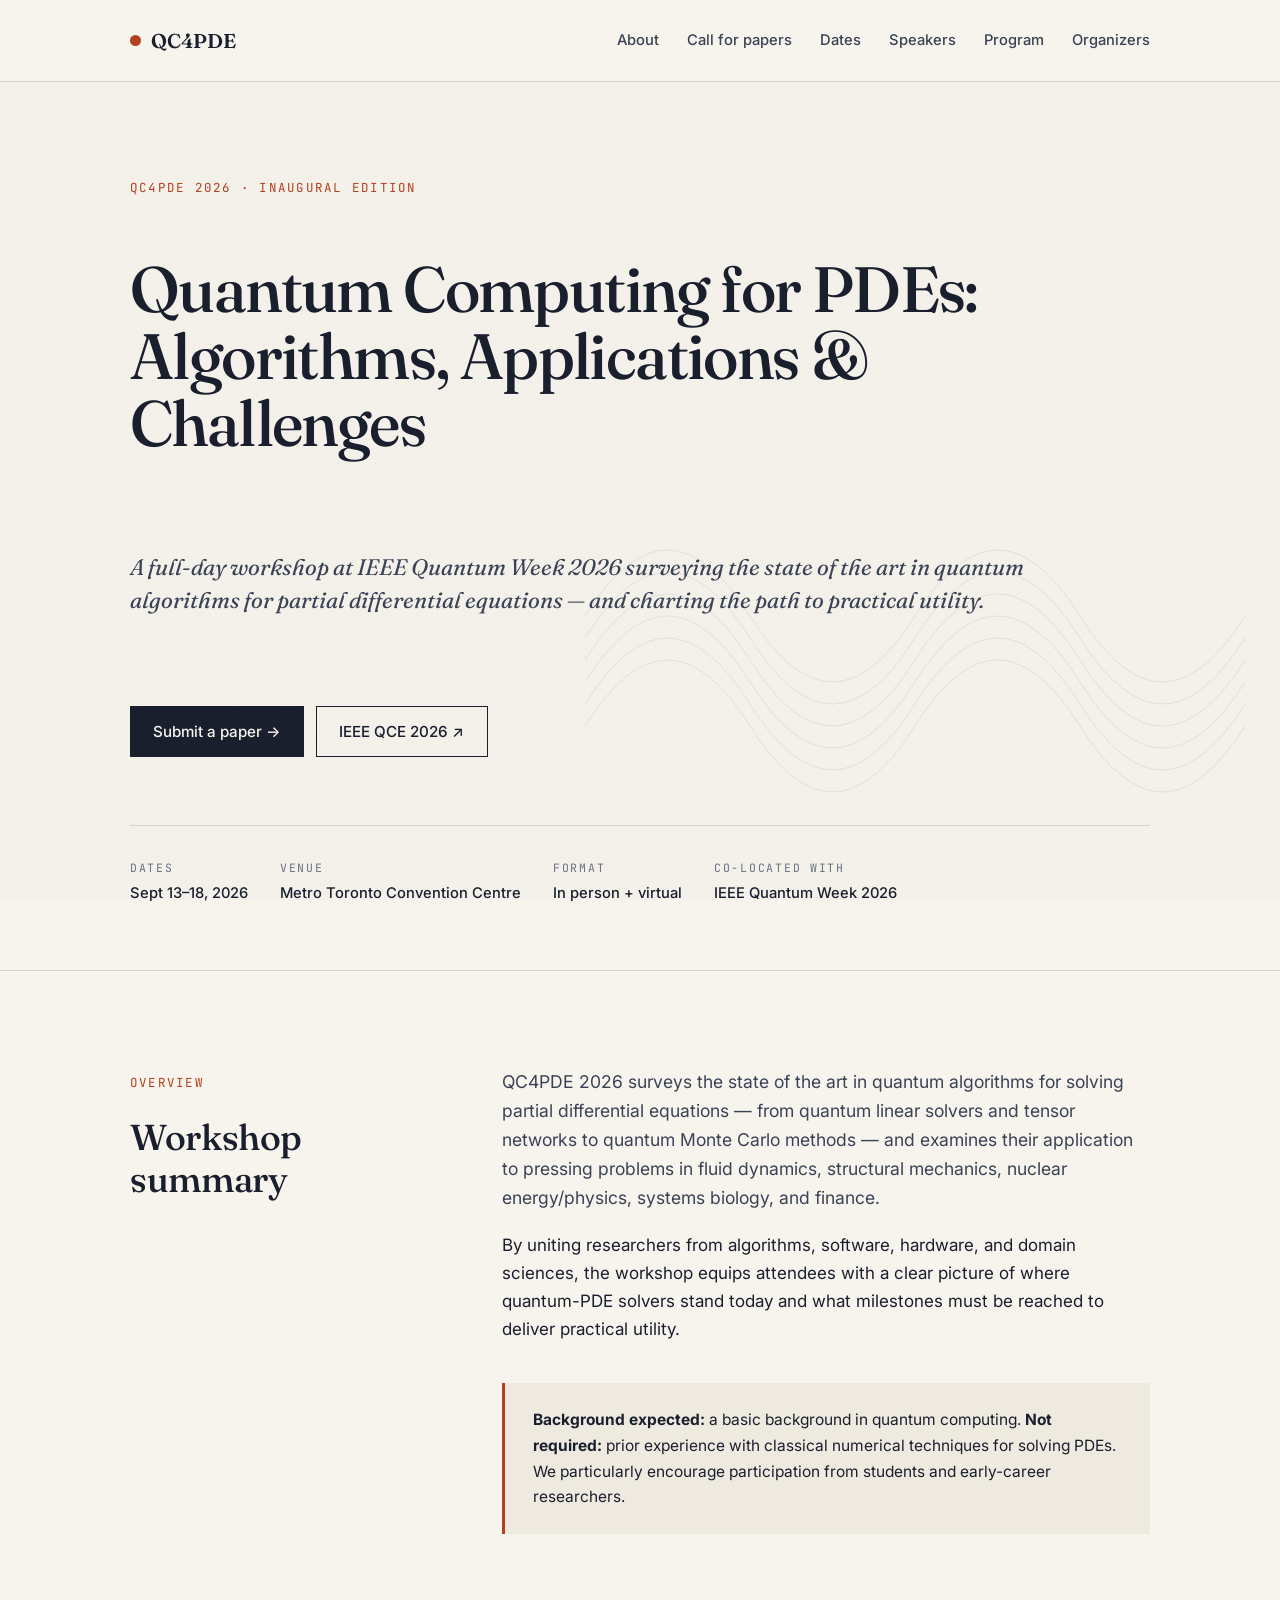
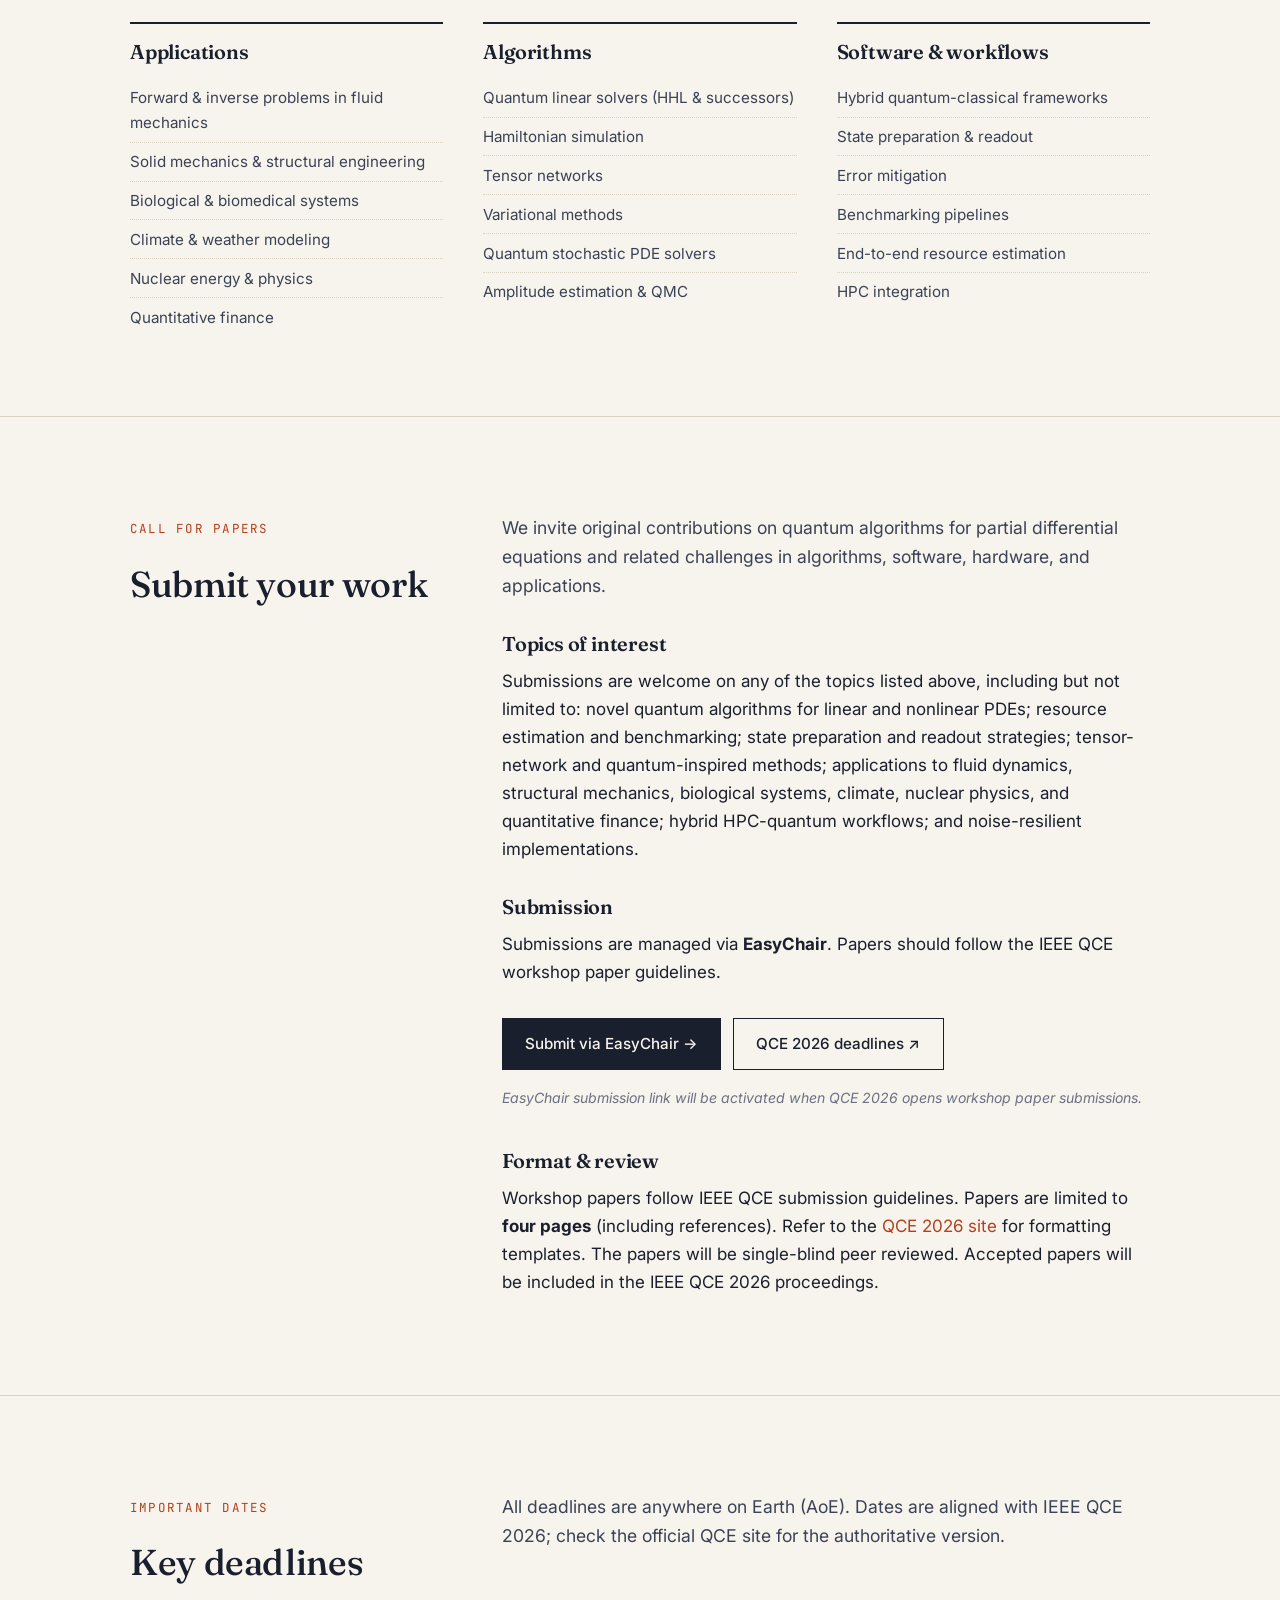
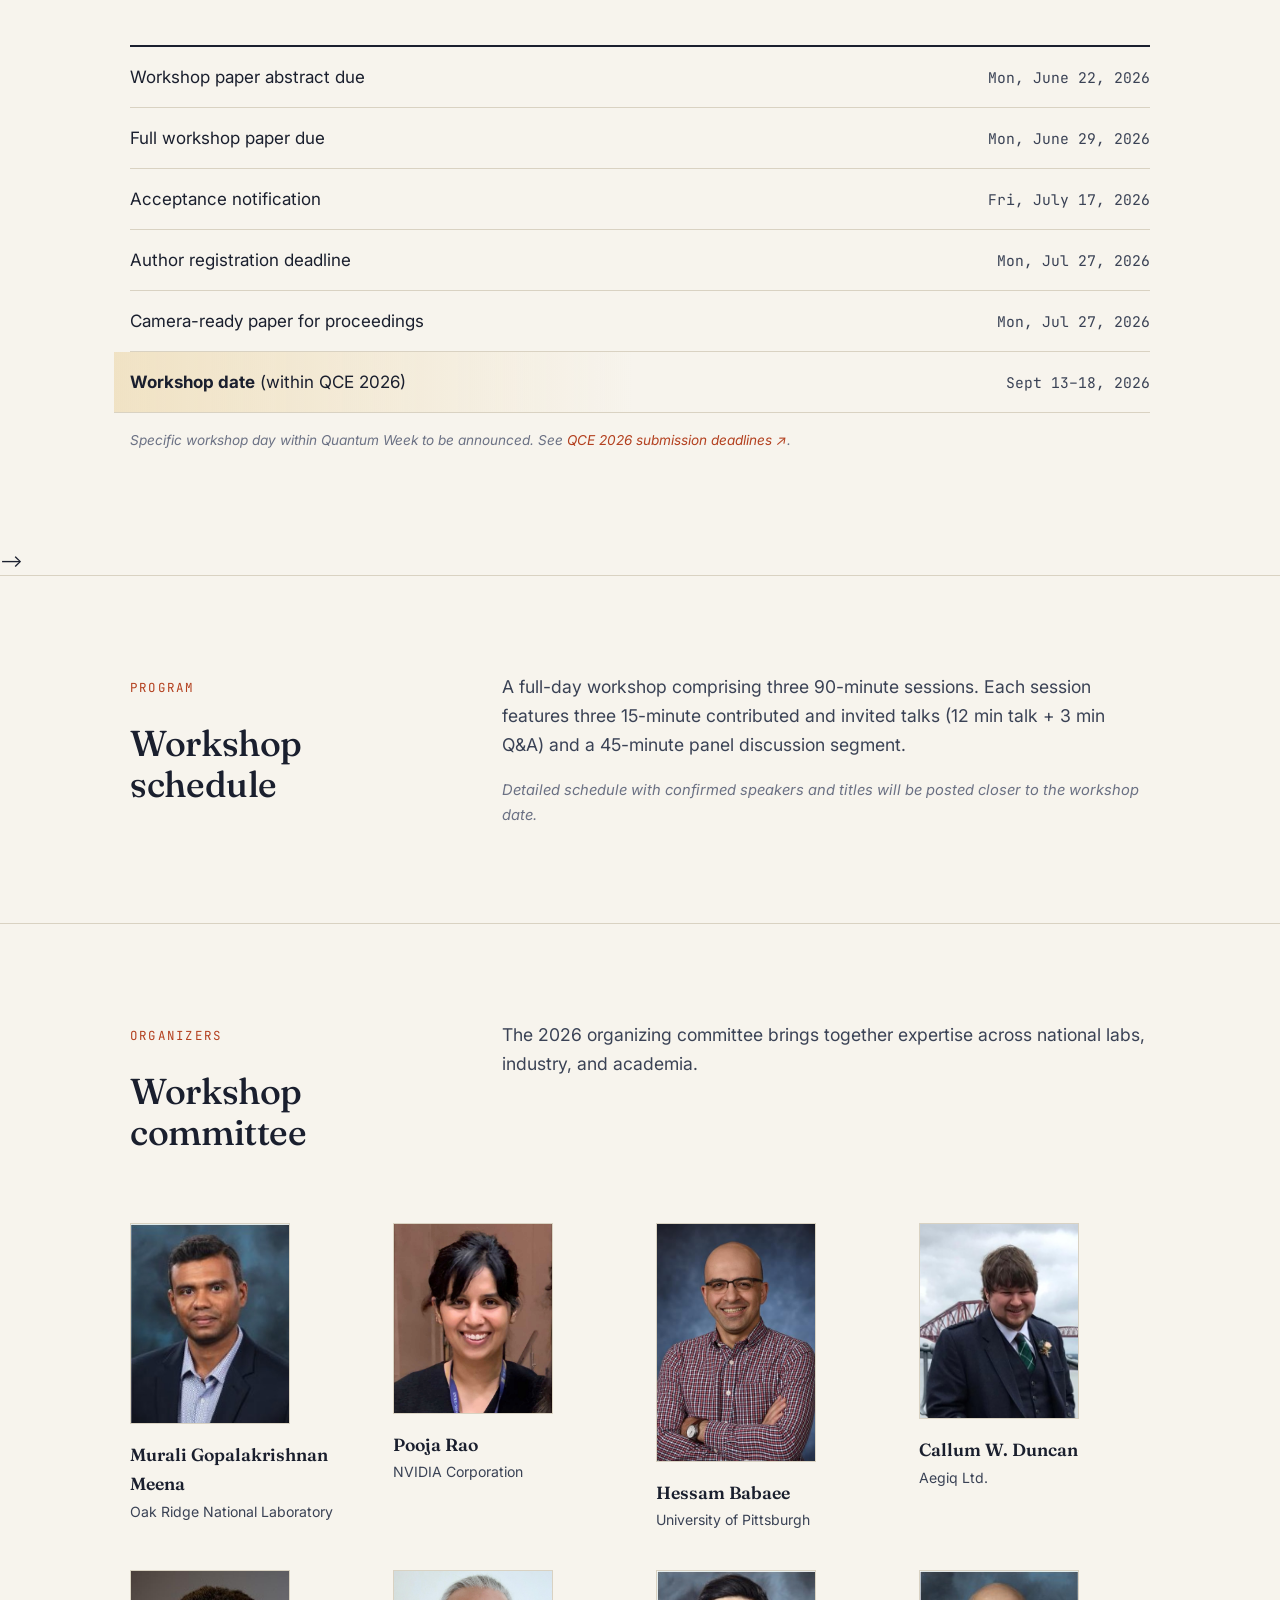
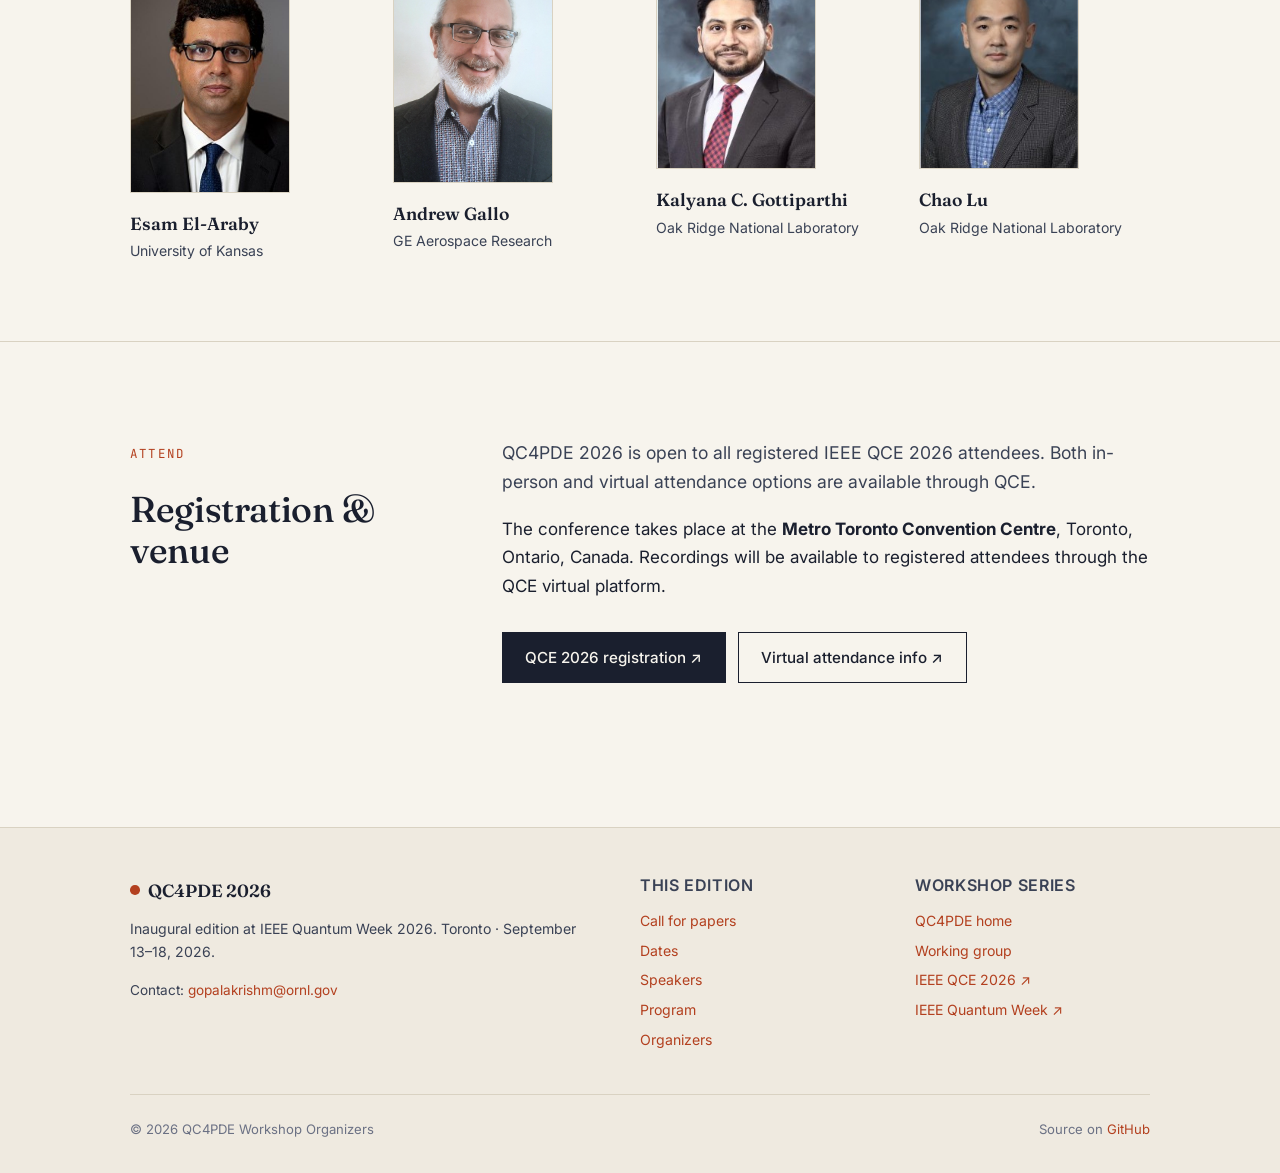
==== commit 3a1af01a: "Workshop text updates." ====
--- a/2026/index.html
+++ b/2026/index.html
@@ -145,7 +145,7 @@
         <p style="font-size:0.88rem; color:var(--ink-mute); margin-top:1rem;"><em>EasyChair submission link will be activated when QCE 2026 opens workshop paper submissions.</em></p>
 
         <h3 style="margin-top:2.5rem;">Format &amp; review</h3>
-        <p>Workshop papers follow IEEE QCE submission guidelines. Refer to the <a href="https://qce.quantum.ieee.org/2026/" rel="noopener">QCE 2026 site</a> for current page limits, formatting templates, and review policy. Accepted papers will be included in the IEEE QCE 2026 proceedings.</p>
+        <p>Workshop papers follow IEEE QCE submission guidelines. Papers are limited to <strong>four pages</strong> (including references). Refer to the <a href="https://qce.quantum.ieee.org/2026/call-for-technical-papers/" rel="noopener">QCE 2026 site</a> for formatting templates. The papers will be single-blind peer reviewed. Accepted papers will be included in the IEEE QCE 2026 proceedings.</p>
       </div>
     </div>
   </div>
@@ -190,7 +190,7 @@
   </div>
 </section>
 
-<section id="speakers">
+<!-- <section id="speakers">
   <div class="wrap">
     <div class="two-col">
       <div><span class="eyebrow">Invited speakers</span><h2>Confirmed &amp; invited</h2></div>
@@ -217,7 +217,7 @@
       <li><span class="sp-name">Yan Wang</span><br><span class="sp-affil">Georgia Institute of Technology</span></li>
     </ul> -->
   </div>
-</section>
+</section> -->
 
 <section id="program">
   <div class="wrap">
--- a/assets/css/style.css
+++ b/assets/css/style.css
@@ -364,7 +364,7 @@
   flex-direction: column;
 }
 
-.person .photo {
+/* .person .photo {
   width: 100%;
   aspect-ratio: 1 / 1;
   object-fit: cover;
@@ -372,6 +372,16 @@
   background: var(--paper-deep);
   filter: grayscale(20%) contrast(0.95);
   transition: filter 0.3s ease;
+} */
+
+.person .photo {
+  width: 100%;
+  max-width: 160px;
+  height: auto;
+  margin-bottom: 1rem;
+  background: var(--paper-deep);
+  border: 1px solid var(--rule);
+  display: block;
 }
 
 .person:hover .photo {
